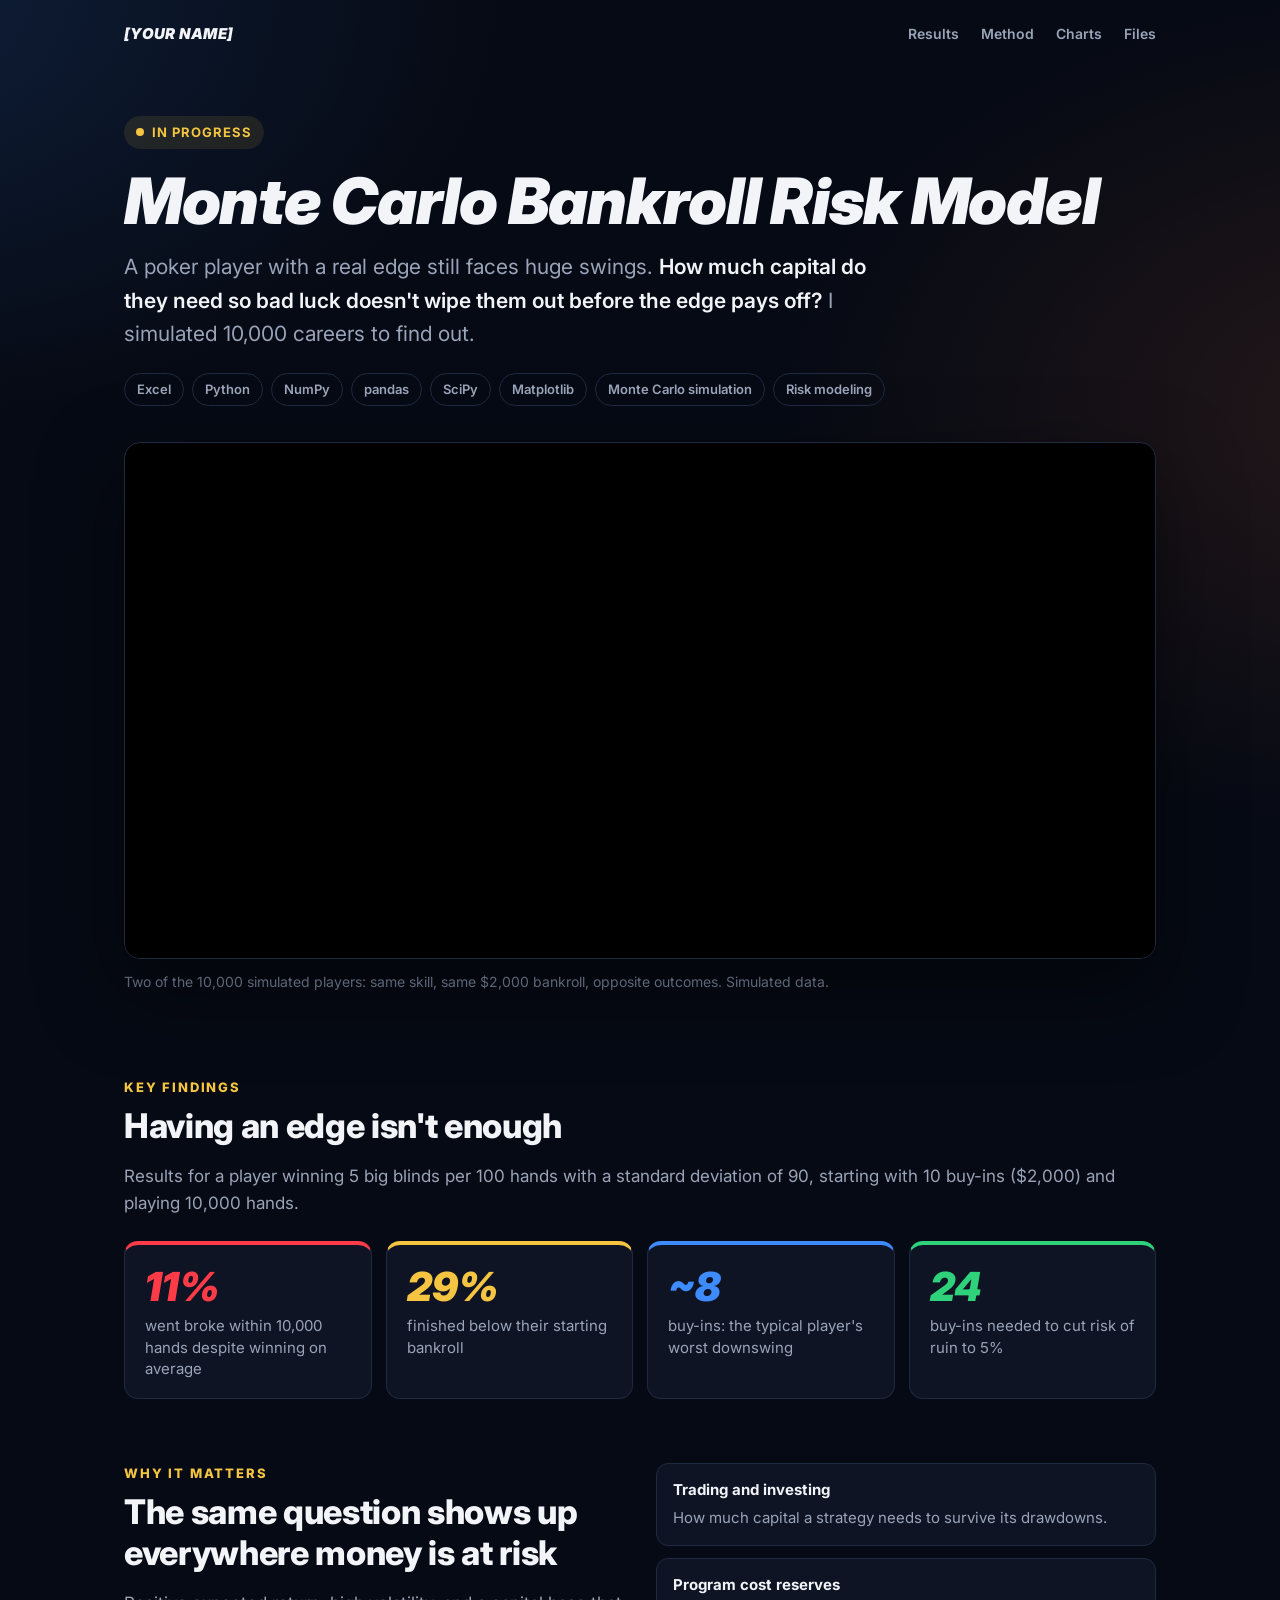
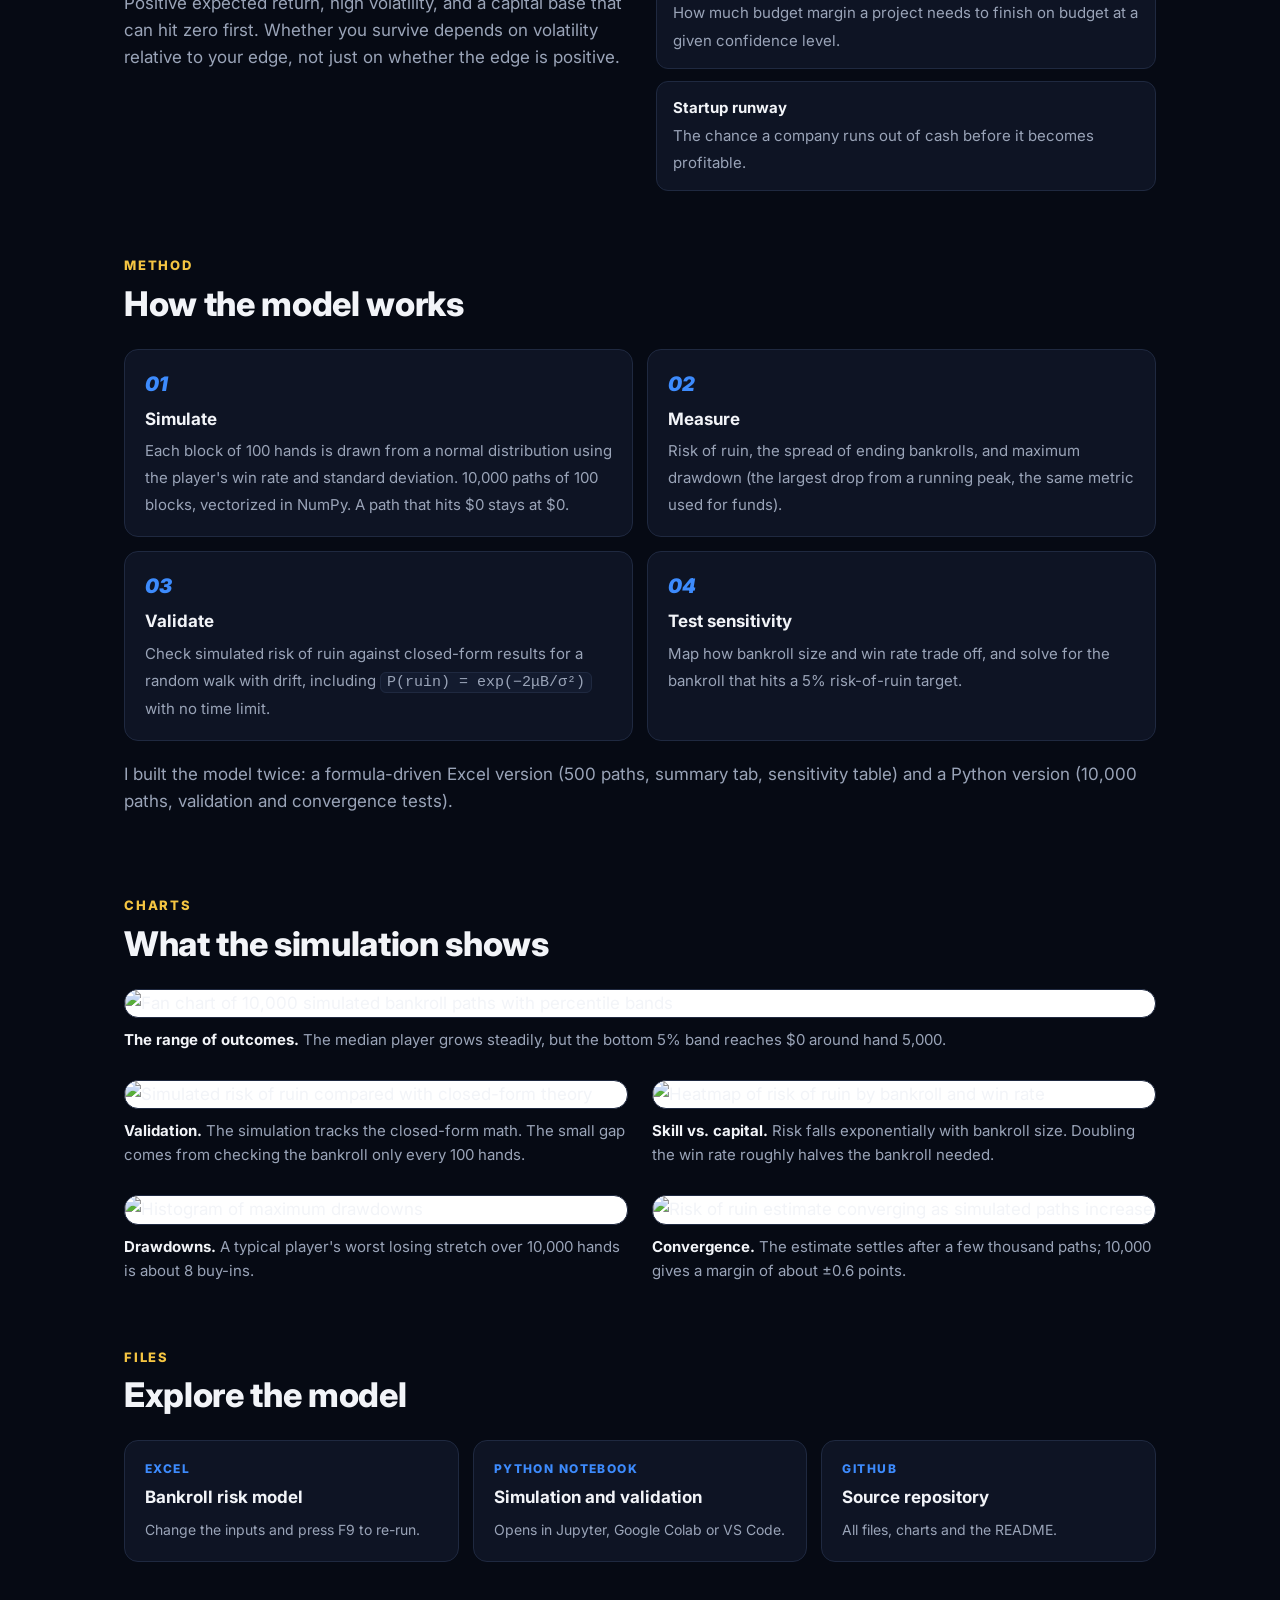
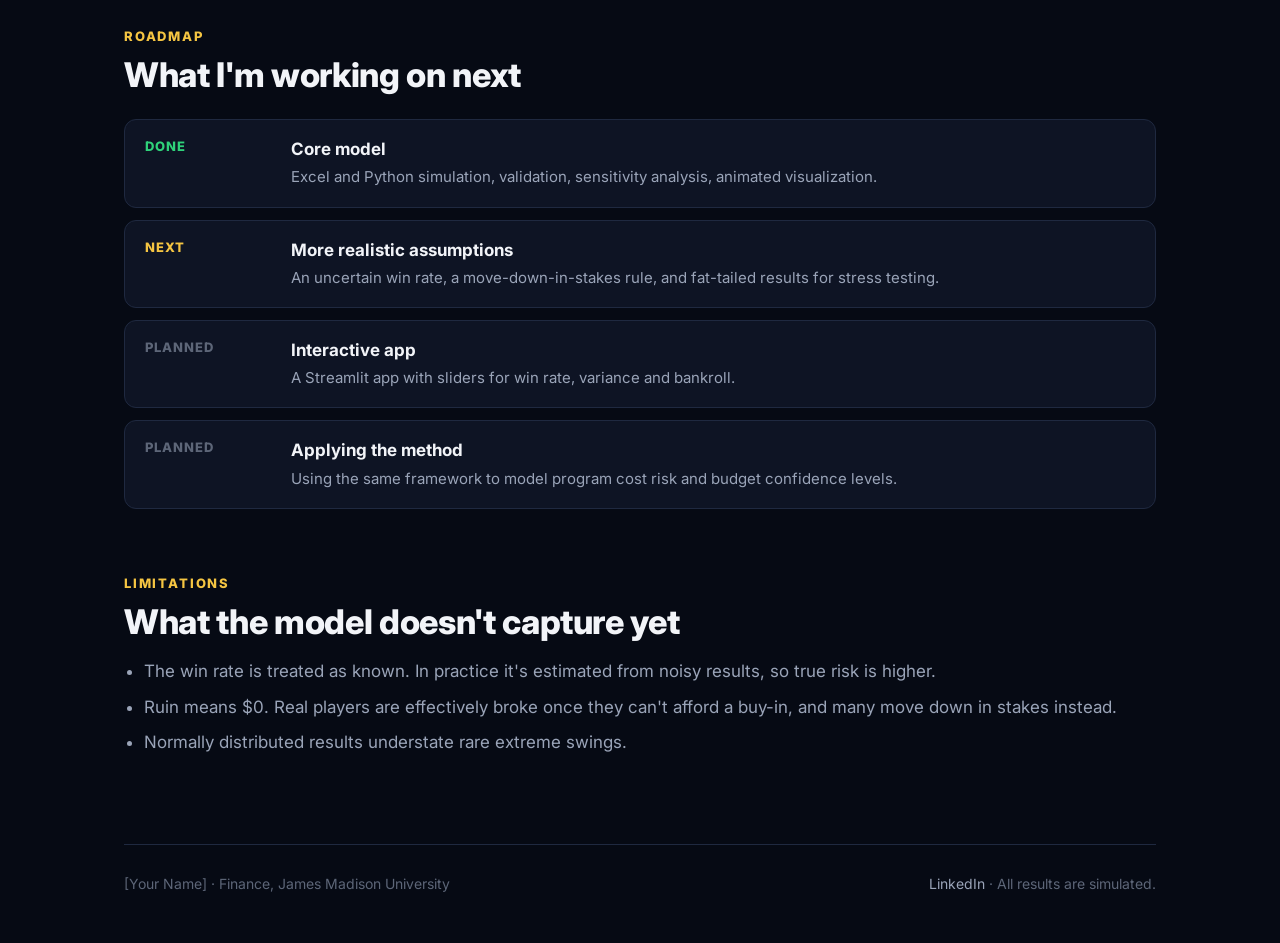
==== index.html @ 334e0caf "Add files via upload ahhhh" ====
<!doctype html>
<html lang="en">
<head>
<meta charset="utf-8">
<meta name="viewport" content="width=device-width, initial-scale=1">
<title>Monte Carlo Bankroll Risk Model</title>
<meta name="description" content="A Monte Carlo simulation of risk of ruin, drawdowns and capital sizing, built in Excel and Python.">
<meta property="og:title" content="Monte Carlo Bankroll Risk Model">
<meta property="og:description" content="I simulated 10,000 poker careers to find out how much capital a winning player needs to survive the swings.">
<meta property="og:image" content="assets/poster.jpg">
<link rel="preconnect" href="https://fonts.googleapis.com">
<link rel="preconnect" href="https://fonts.gstatic.com" crossorigin>
<link href="https://fonts.googleapis.com/css2?family=Inter:ital,wght@0,400;0,500;0,600;0,700;0,800;0,900;1,800;1,900&display=swap" rel="stylesheet">
<style>
  :root {
    --bg: #060a14;
    --card: #0e1424;
    --card-2: #131b2f;
    --line: #1f2940;
    --text: #f2f4f8;
    --text-2: #9aa4b8;
    --text-3: #5d6678;
    --blue: #3d8bfd;
    --orange: #ff7a3d;
    --red: #ff3b47;
    --green: #2fd27a;
    --gold: #f5c542;
    --max: 1080px;
  }
  * { box-sizing: border-box; }
  html { scroll-behavior: smooth; }
  body {
    margin: 0;
    background: var(--bg);
    background-image:
      radial-gradient(900px 600px at -10% 0%, rgba(61,139,253,.16), transparent 70%),
      radial-gradient(900px 600px at 110% 10%, rgba(255,122,61,.12), transparent 70%);
    background-repeat: no-repeat;
    color: var(--text);
    font-family: Inter, system-ui, -apple-system, "Segoe UI", sans-serif;
    font-size: 17px;
    line-height: 1.6;
    -webkit-font-smoothing: antialiased;
  }
  a { color: var(--blue); text-decoration: none; }
  a:hover { text-decoration: underline; }
  .wrap { max-width: var(--max); margin: 0 auto; padding: 0 24px; }

  nav { display: flex; justify-content: space-between; align-items: center; padding: 22px 0; }
  .brand { font-weight: 900; font-style: italic; letter-spacing: .02em; font-size: 15px; text-transform: uppercase; color: var(--text); }
  nav .links { display: flex; gap: 22px; font-size: 14px; font-weight: 600; }
  nav .links a { color: var(--text-2); }
  nav .links a:hover { color: var(--text); text-decoration: none; }

  header.hero { padding: 48px 0 28px; }
  .status { display: inline-flex; align-items: center; gap: 8px; font-size: 13px; font-weight: 700; letter-spacing: .08em; text-transform: uppercase; color: var(--gold); background: rgba(245,197,66,.1); padding: 6px 12px; border-radius: 999px; }
  .status::before { content: ""; width: 8px; height: 8px; border-radius: 50%; background: var(--gold); }
  h1 { font-size: clamp(36px, 6vw, 64px); line-height: 1.05; font-weight: 900; font-style: italic; letter-spacing: -.02em; margin: 18px 0 16px; }
  .lede { font-size: clamp(18px, 2.2vw, 21px); color: var(--text-2); max-width: 760px; margin: 0 0 22px; }
  .lede strong { color: var(--text); font-weight: 600; }
  .tags { display: flex; flex-wrap: wrap; gap: 8px; margin: 0; padding: 0; list-style: none; }
  .tags li { font-size: 13px; font-weight: 600; color: var(--text-2); border: 1px solid var(--line); padding: 5px 12px; border-radius: 999px; }

  .video { margin: 36px 0 12px; border-radius: 16px; overflow: hidden; border: 1px solid var(--line); background: #000; box-shadow: 0 30px 80px rgba(0,0,0,.5); }
  .video video { display: block; width: 100%; height: auto; }
  .caption { font-size: 14px; color: var(--text-3); margin: 0; }

  section { padding: 56px 0 8px; }
  .eyebrow { font-size: 13px; font-weight: 800; letter-spacing: .14em; text-transform: uppercase; color: var(--gold); margin: 0 0 8px; }
  h2 { font-size: clamp(26px, 3.4vw, 34px); line-height: 1.2; font-weight: 800; letter-spacing: -.01em; margin: 0 0 16px; }
  p { margin: 0 0 16px; }
  .muted { color: var(--text-2); }

  .stats { display: grid; grid-template-columns: repeat(4, 1fr); gap: 14px; margin-top: 24px; }
  .stat { background: var(--card); border: 1px solid var(--line); border-radius: 14px; padding: 20px 20px 18px; border-top: 4px solid var(--c); }
  .stat .num { font-size: clamp(30px, 3.6vw, 40px); font-weight: 900; font-style: italic; color: var(--c); line-height: 1.1; }
  .stat .label { font-size: 15px; color: var(--text-2); margin-top: 6px; line-height: 1.45; }

  .two { display: grid; grid-template-columns: 1fr 1fr; gap: 32px; align-items: start; }
  .apply { list-style: none; padding: 0; margin: 0; display: grid; gap: 12px; }
  .apply li { background: var(--card); border: 1px solid var(--line); border-radius: 12px; padding: 14px 16px; }
  .apply b { display: block; font-size: 15px; margin-bottom: 2px; }
  .apply span { font-size: 15px; color: var(--text-2); }

  .steps { counter-reset: s; list-style: none; padding: 0; margin: 24px 0 0; display: grid; grid-template-columns: repeat(2, 1fr); gap: 14px; }
  .steps li { counter-increment: s; background: var(--card); border: 1px solid var(--line); border-radius: 14px; padding: 18px 20px; }
  .steps li::before { content: counter(s, decimal-leading-zero); display: block; font-weight: 900; font-style: italic; color: var(--blue); font-size: 20px; margin-bottom: 6px; }
  .steps b { display: block; margin-bottom: 4px; }
  .steps span { color: var(--text-2); font-size: 15px; }
  code, .formula { font-family: ui-monospace, SFMono-Regular, Menlo, Consolas, monospace; font-size: .92em; background: var(--card-2); border: 1px solid var(--line); padding: 1px 6px; border-radius: 6px; color: var(--text); }

  figure { margin: 0; }
  .chart { background: #fff; border-radius: 14px; overflow: hidden; border: 1px solid var(--line); }
  .chart img { display: block; width: 100%; height: auto; }
  figcaption { font-size: 15px; color: var(--text-2); margin-top: 10px; }
  figcaption b { color: var(--text); }
  .gallery { display: grid; grid-template-columns: 1fr 1fr; gap: 28px 24px; margin-top: 24px; }
  .gallery .wide { grid-column: 1 / -1; }

  .files { display: grid; grid-template-columns: repeat(3, 1fr); gap: 14px; margin-top: 24px; }
  .file { display: block; background: var(--card); border: 1px solid var(--line); border-radius: 14px; padding: 18px 20px; color: var(--text); transition: border-color .15s, transform .15s; }
  .file:hover { border-color: var(--blue); transform: translateY(-2px); text-decoration: none; }
  .file .type { font-size: 12px; font-weight: 800; letter-spacing: .12em; color: var(--blue); text-transform: uppercase; }
  .file b { display: block; margin: 6px 0 4px; font-size: 17px; }
  .file span { font-size: 14px; color: var(--text-2); }

  .roadmap { list-style: none; padding: 0; margin: 24px 0 0; display: grid; gap: 12px; }
  .roadmap li { display: grid; grid-template-columns: 130px 1fr; gap: 16px; background: var(--card); border: 1px solid var(--line); border-radius: 12px; padding: 16px 20px; }
  .roadmap .when { font-size: 13px; font-weight: 800; letter-spacing: .08em; text-transform: uppercase; color: var(--c, var(--text-3)); }
  .roadmap b { display: block; }
  .roadmap span { font-size: 15px; color: var(--text-2); }

  .limits { margin: 0; padding-left: 20px; color: var(--text-2); }
  .limits li { margin-bottom: 8px; }

  footer { margin-top: 72px; border-top: 1px solid var(--line); padding: 28px 0 48px; display: flex; justify-content: space-between; flex-wrap: wrap; gap: 12px; font-size: 14px; color: var(--text-3); }
  footer a { color: var(--text-2); }

  @media (max-width: 820px) {
    .stats { grid-template-columns: repeat(2, 1fr); }
    .two, .steps, .gallery, .files { grid-template-columns: 1fr; }
    .roadmap li { grid-template-columns: 1fr; gap: 4px; }
    nav .links { display: none; }
  }
</style>
</head>
<body>
<div class="wrap">

  <nav>
    <!-- Replace [Your Name] here and in the footer -->
    <span class="brand">[Your Name]</span>
    <div class="links">
      <a href="#results">Results</a>
      <a href="#method">Method</a>
      <a href="#charts">Charts</a>
      <a href="#files">Files</a>
    </div>
  </nav>

  <header class="hero">
    <span class="status">In progress</span>
    <h1>Monte Carlo Bankroll Risk Model</h1>
    <p class="lede">A poker player with a real edge still faces huge swings. <strong>How much capital do they need so bad luck doesn't wipe them out before the edge pays off?</strong> I simulated 10,000 careers to find out.</p>
    <ul class="tags">
      <li>Excel</li><li>Python</li><li>NumPy</li><li>pandas</li><li>SciPy</li><li>Matplotlib</li><li>Monte Carlo simulation</li><li>Risk modeling</li>
    </ul>
    <div class="video">
      <video controls playsinline preload="metadata" poster="assets/poster.jpg">
        <source src="Poker_Bankroll_Simulation.mp4" type="video/mp4">
      </video>
    </div>
    <p class="caption">Two of the 10,000 simulated players: same skill, same $2,000 bankroll, opposite outcomes. Simulated data.</p>
  </header>

  <section id="results">
    <p class="eyebrow">Key findings</p>
    <h2>Having an edge isn't enough</h2>
    <p class="muted">Results for a player winning 5 big blinds per 100 hands with a standard deviation of 90, starting with 10 buy-ins ($2,000) and playing 10,000 hands.</p>
    <div class="stats">
      <div class="stat" style="--c: var(--red)"><div class="num">11%</div><div class="label">went broke within 10,000 hands despite winning on average</div></div>
      <div class="stat" style="--c: var(--gold)"><div class="num">29%</div><div class="label">finished below their starting bankroll</div></div>
      <div class="stat" style="--c: var(--blue)"><div class="num">~8</div><div class="label">buy-ins: the typical player's worst downswing</div></div>
      <div class="stat" style="--c: var(--green)"><div class="num">24</div><div class="label">buy-ins needed to cut risk of ruin to 5%</div></div>
    </div>
  </section>

  <section>
    <div class="two">
      <div>
        <p class="eyebrow">Why it matters</p>
        <h2>The same question shows up everywhere money is at risk</h2>
        <p class="muted">Positive expected return, high volatility, and a capital base that can hit zero first. Whether you survive depends on volatility relative to your edge, not just on whether the edge is positive.</p>
      </div>
      <ul class="apply">
        <li><b>Trading and investing</b><span>How much capital a strategy needs to survive its drawdowns.</span></li>
        <li><b>Program cost reserves</b><span>How much budget margin a project needs to finish on budget at a given confidence level.</span></li>
        <li><b>Startup runway</b><span>The chance a company runs out of cash before it becomes profitable.</span></li>
      </ul>
    </div>
  </section>

  <section id="method">
    <p class="eyebrow">Method</p>
    <h2>How the model works</h2>
    <ol class="steps">
      <li><b>Simulate</b><span>Each block of 100 hands is drawn from a normal distribution using the player's win rate and standard deviation. 10,000 paths of 100 blocks, vectorized in NumPy. A path that hits $0 stays at $0.</span></li>
      <li><b>Measure</b><span>Risk of ruin, the spread of ending bankrolls, and maximum drawdown (the largest drop from a running peak, the same metric used for funds).</span></li>
      <li><b>Validate</b><span>Check simulated risk of ruin against closed-form results for a random walk with drift, including <span class="formula">P(ruin) = exp(−2μB/σ²)</span> with no time limit.</span></li>
      <li><b>Test sensitivity</b><span>Map how bankroll size and win rate trade off, and solve for the bankroll that hits a 5% risk-of-ruin target.</span></li>
    </ol>
    <p class="muted" style="margin-top:20px">I built the model twice: a formula-driven Excel version (500 paths, summary tab, sensitivity table) and a Python version (10,000 paths, validation and convergence tests).</p>
  </section>

  <section id="charts">
    <p class="eyebrow">Charts</p>
    <h2>What the simulation shows</h2>
    <div class="gallery">
      <figure class="wide">
        <div class="chart"><img src="charts/1_fan_chart.png" alt="Fan chart of 10,000 simulated bankroll paths with percentile bands"></div>
        <figcaption><b>The range of outcomes.</b> The median player grows steadily, but the bottom 5% band reaches $0 around hand 5,000.</figcaption>
      </figure>
      <figure>
        <div class="chart"><img src="charts/3_sim_vs_theory.png" alt="Simulated risk of ruin compared with closed-form theory"></div>
        <figcaption><b>Validation.</b> The simulation tracks the closed-form math. The small gap comes from checking the bankroll only every 100 hands.</figcaption>
      </figure>
      <figure>
        <div class="chart"><img src="charts/5_sensitivity_heatmap.png" alt="Heatmap of risk of ruin by bankroll and win rate"></div>
        <figcaption><b>Skill vs. capital.</b> Risk falls exponentially with bankroll size. Doubling the win rate roughly halves the bankroll needed.</figcaption>
      </figure>
      <figure>
        <div class="chart"><img src="charts/2_drawdowns.png" alt="Histogram of maximum drawdowns"></div>
        <figcaption><b>Drawdowns.</b> A typical player's worst losing stretch over 10,000 hands is about 8 buy-ins.</figcaption>
      </figure>
      <figure>
        <div class="chart"><img src="charts/4_convergence.png" alt="Risk of ruin estimate converging as simulated paths increase"></div>
        <figcaption><b>Convergence.</b> The estimate settles after a few thousand paths; 10,000 gives a margin of about ±0.6 points.</figcaption>
      </figure>
    </div>
  </section>

  <section id="files">
    <p class="eyebrow">Files</p>
    <h2>Explore the model</h2>
    <div class="files">
      <a class="file" href="Poker_Bankroll_Risk_Model.xlsx" download><div class="type">Excel</div><b>Bankroll risk model</b><span>Change the inputs and press F9 to re-run.</span></a>
      <a class="file" href="Poker_Bankroll_Risk_Model.ipynb" download><div class="type">Python notebook</div><b>Simulation and validation</b><span>Opens in Jupyter, Google Colab or VS Code.</span></a>
      <!-- Replace with your repository URL -->
      <a class="file" href="https://github.com/[username]/[repository]"><div class="type">GitHub</div><b>Source repository</b><span>All files, charts and the README.</span></a>
    </div>
  </section>

  <section>
    <p class="eyebrow">Roadmap</p>
    <h2>What I'm working on next</h2>
    <ul class="roadmap">
      <li style="--c: var(--green)"><div class="when">Done</div><div><b>Core model</b><span>Excel and Python simulation, validation, sensitivity analysis, animated visualization.</span></div></li>
      <li style="--c: var(--gold)"><div class="when">Next</div><div><b>More realistic assumptions</b><span>An uncertain win rate, a move-down-in-stakes rule, and fat-tailed results for stress testing.</span></div></li>
      <li><div class="when">Planned</div><div><b>Interactive app</b><span>A Streamlit app with sliders for win rate, variance and bankroll.</span></div></li>
      <li><div class="when">Planned</div><div><b>Applying the method</b><span>Using the same framework to model program cost risk and budget confidence levels.</span></div></li>
    </ul>
  </section>

  <section>
    <p class="eyebrow">Limitations</p>
    <h2>What the model doesn't capture yet</h2>
    <ul class="limits">
      <li>The win rate is treated as known. In practice it's estimated from noisy results, so true risk is higher.</li>
      <li>Ruin means $0. Real players are effectively broke once they can't afford a buy-in, and many move down in stakes instead.</li>
      <li>Normally distributed results understate rare extreme swings.</li>
    </ul>
  </section>

  <footer>
    <span>[Your Name] · Finance, James Madison University</span>
    <!-- Replace with your LinkedIn URL -->
    <span><a href="https://www.linkedin.com/in/[your-profile]">LinkedIn</a> · All results are simulated.</span>
  </footer>

</div>
</body>
</html>
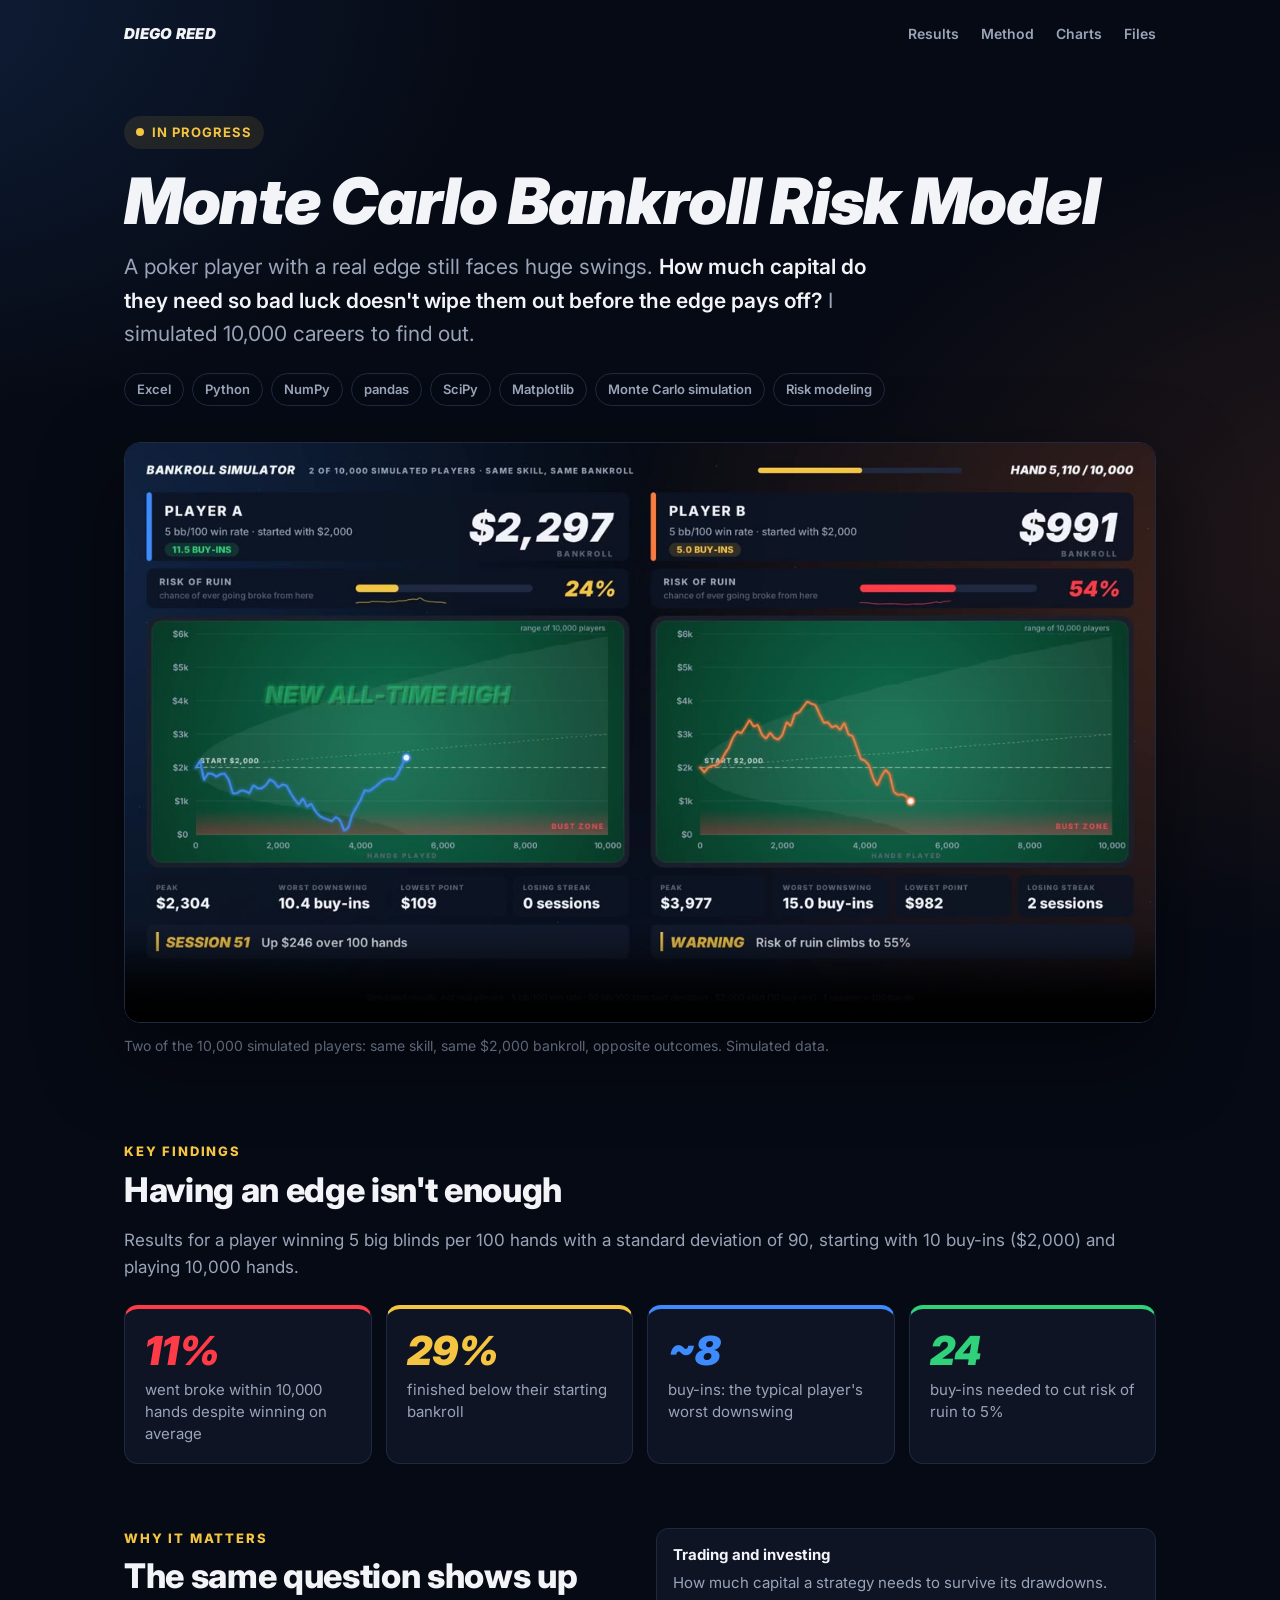
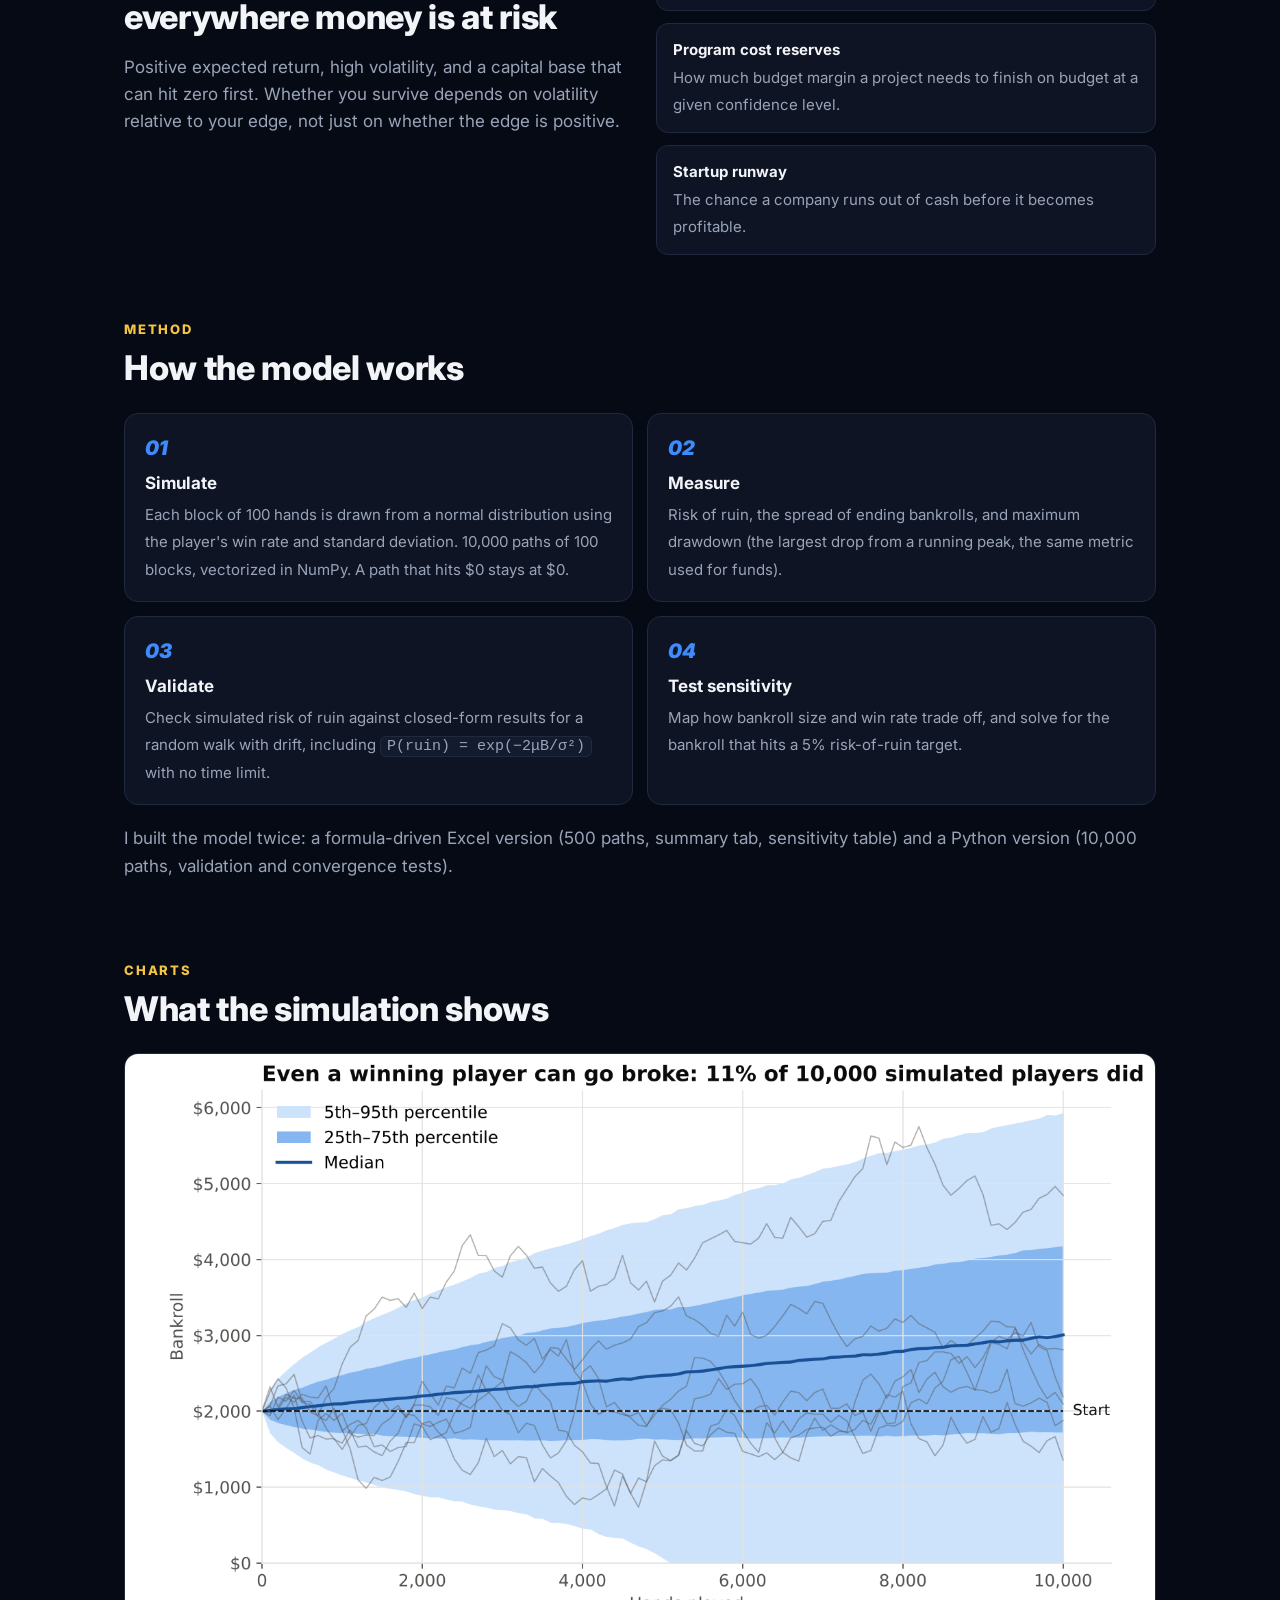
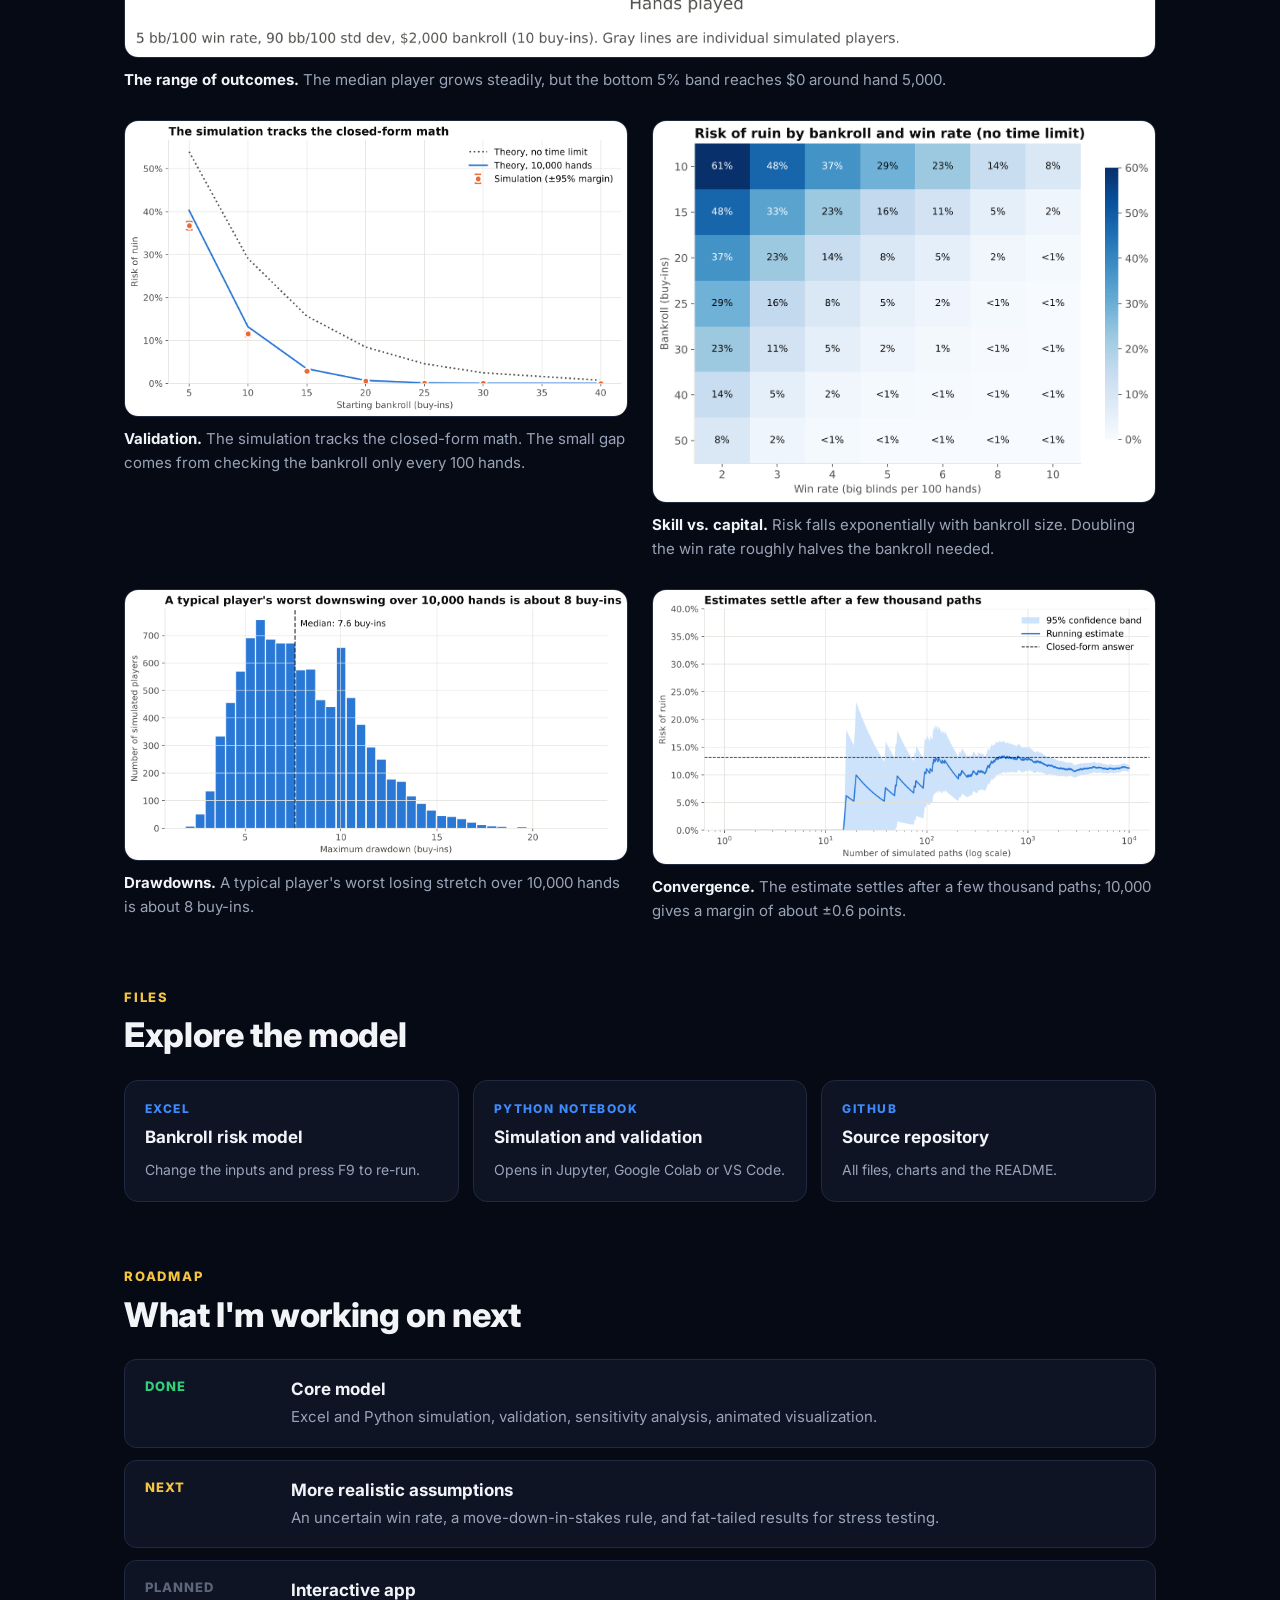
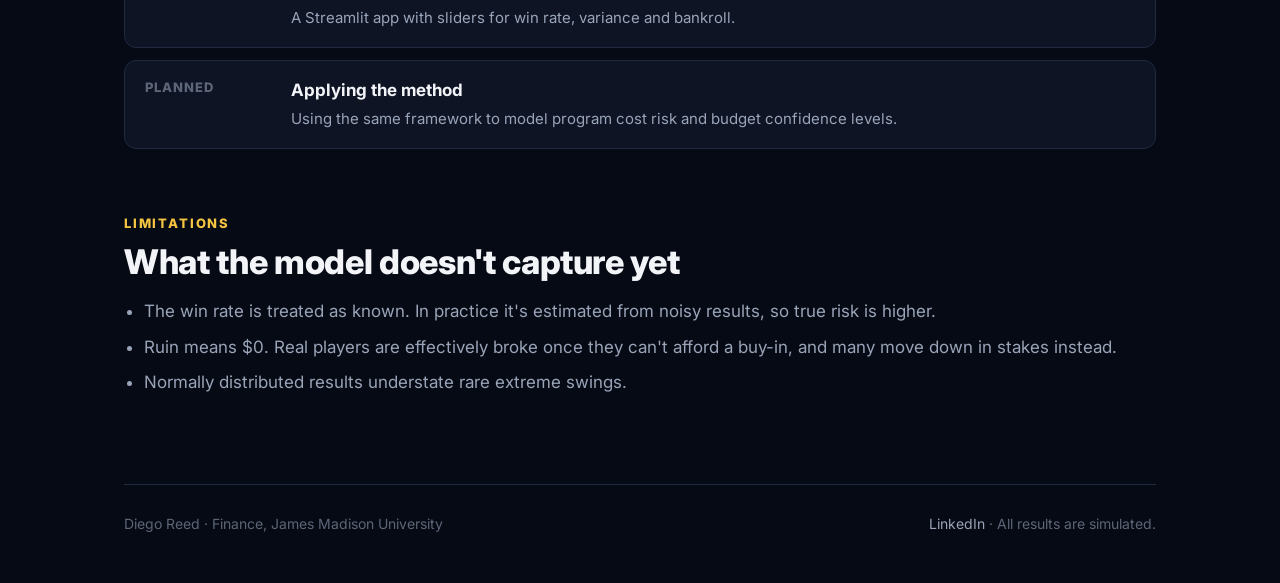
==== commit 2a1443bc: "Add files via upload" ====
--- a/index.html
+++ b/index.html
@@ -3,7 +3,7 @@
 <head>
 <meta charset="utf-8">
 <meta name="viewport" content="width=device-width, initial-scale=1">
-<title>Monte Carlo Bankroll Risk Model</title>
+<title>Monte Carlo Bankroll Risk Model · Diego Reed</title>
 <meta name="description" content="A Monte Carlo simulation of risk of ruin, drawdowns and capital sizing, built in Excel and Python.">
 <meta property="og:title" content="Monte Carlo Bankroll Risk Model">
 <meta property="og:description" content="I simulated 10,000 poker careers to find out how much capital a winning player needs to survive the swings.">
@@ -128,8 +128,7 @@
 <div class="wrap">
 
   <nav>
-    <!-- Replace [Your Name] here and in the footer -->
-    <span class="brand">[Your Name]</span>
+    <span class="brand">Diego Reed</span>
     <div class="links">
       <a href="#results">Results</a>
       <a href="#method">Method</a>
@@ -225,8 +224,7 @@
     <div class="files">
       <a class="file" href="Poker_Bankroll_Risk_Model.xlsx" download><div class="type">Excel</div><b>Bankroll risk model</b><span>Change the inputs and press F9 to re-run.</span></a>
       <a class="file" href="Poker_Bankroll_Risk_Model.ipynb" download><div class="type">Python notebook</div><b>Simulation and validation</b><span>Opens in Jupyter, Google Colab or VS Code.</span></a>
-      <!-- Replace with your repository URL -->
-      <a class="file" href="https://github.com/[username]/[repository]"><div class="type">GitHub</div><b>Source repository</b><span>All files, charts and the README.</span></a>
+      <a class="file" href="https://github.com/breachedbym1/breachedbym1.github.io"><div class="type">GitHub</div><b>Source repository</b><span>All files, charts and the README.</span></a>
     </div>
   </section>
 
@@ -252,9 +250,8 @@
   </section>
 
   <footer>
-    <span>[Your Name] · Finance, James Madison University</span>
-    <!-- Replace with your LinkedIn URL -->
-    <span><a href="https://www.linkedin.com/in/[your-profile]">LinkedIn</a> · All results are simulated.</span>
+    <span>Diego Reed · Finance, James Madison University</span>
+    <span><a href="https://www.linkedin.com/in/diego-reed-625485384/">LinkedIn</a> · All results are simulated.</span>
   </footer>
 
 </div>
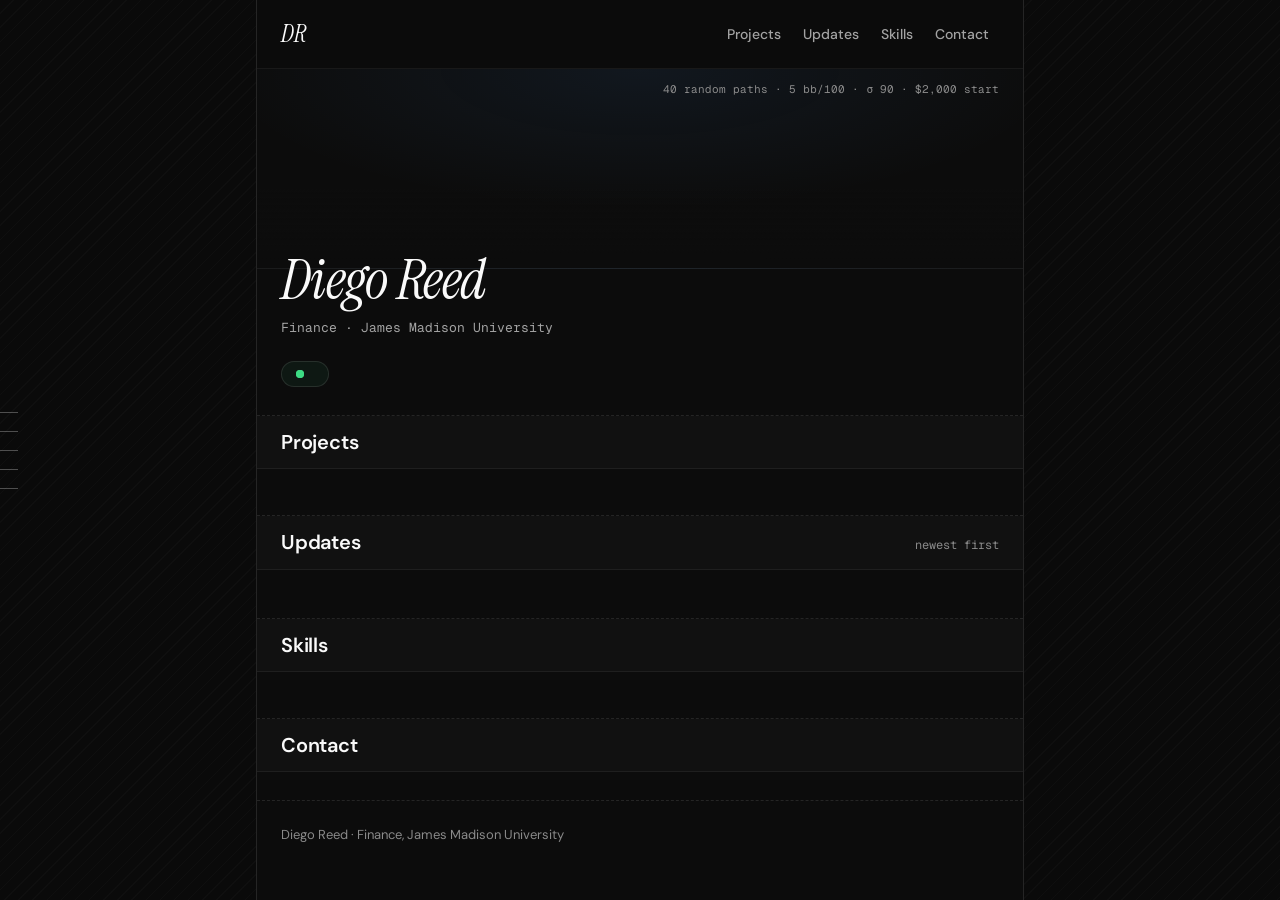
==== commit b827e23c: "Build portfolio homepage Dark single-column layout with a decorative fan of simulated bankroll paths" ====
--- a/index.html
+++ b/index.html
@@ -3,257 +3,105 @@
 <head>
 <meta charset="utf-8">
 <meta name="viewport" content="width=device-width, initial-scale=1">
-<title>Monte Carlo Bankroll Risk Model · Diego Reed</title>
-<meta name="description" content="A Monte Carlo simulation of risk of ruin, drawdowns and capital sizing, built in Excel and Python.">
-<meta property="og:title" content="Monte Carlo Bankroll Risk Model">
-<meta property="og:description" content="I simulated 10,000 poker careers to find out how much capital a winning player needs to survive the swings.">
-<meta property="og:image" content="assets/poster.jpg">
+<title>Diego Reed · Finance, James Madison University</title>
+<meta name="description" content="Finance student at James Madison University. I build risk and capital models in Excel and Python. Looking for Summer 2027 internships.">
+<meta name="theme-color" content="#0a0a0a">
+
+<!-- Link previews (LinkedIn, iMessage, etc.). These must be absolute URLs. -->
+<meta property="og:type" content="website">
+<meta property="og:title" content="Diego Reed · Finance, James Madison University">
+<meta property="og:description" content="I build risk and capital models in Excel and Python. Looking for Summer 2027 internships in finance, FP&amp;A or analytics.">
+<meta property="og:url" content="https://breachedbym1.github.io/">
+<meta property="og:image" content="https://breachedbym1.github.io/bankroll-risk-model/assets/poster.jpg">
+<meta property="og:image:width" content="1280">
+<meta property="og:image:height" content="720">
+<meta property="og:image:alt" content="Animated replay from my Monte Carlo bankroll risk model">
+<meta name="twitter:card" content="summary_large_image">
+
+<link rel="icon" href="favicon.svg" type="image/svg+xml">
 <link rel="preconnect" href="https://fonts.googleapis.com">
 <link rel="preconnect" href="https://fonts.gstatic.com" crossorigin>
-<link href="https://fonts.googleapis.com/css2?family=Inter:ital,wght@0,400;0,500;0,600;0,700;0,800;0,900;1,800;1,900&display=swap" rel="stylesheet">
-<style>
-  :root {
-    --bg: #060a14;
-    --card: #0e1424;
-    --card-2: #131b2f;
-    --line: #1f2940;
-    --text: #f2f4f8;
-    --text-2: #9aa4b8;
-    --text-3: #5d6678;
-    --blue: #3d8bfd;
-    --orange: #ff7a3d;
-    --red: #ff3b47;
-    --green: #2fd27a;
-    --gold: #f5c542;
-    --max: 1080px;
-  }
-  * { box-sizing: border-box; }
-  html { scroll-behavior: smooth; }
-  body {
-    margin: 0;
-    background: var(--bg);
-    background-image:
-      radial-gradient(900px 600px at -10% 0%, rgba(61,139,253,.16), transparent 70%),
-      radial-gradient(900px 600px at 110% 10%, rgba(255,122,61,.12), transparent 70%);
-    background-repeat: no-repeat;
-    color: var(--text);
-    font-family: Inter, system-ui, -apple-system, "Segoe UI", sans-serif;
-    font-size: 17px;
-    line-height: 1.6;
-    -webkit-font-smoothing: antialiased;
-  }
-  a { color: var(--blue); text-decoration: none; }
-  a:hover { text-decoration: underline; }
-  .wrap { max-width: var(--max); margin: 0 auto; padding: 0 24px; }
-
-  nav { display: flex; justify-content: space-between; align-items: center; padding: 22px 0; }
-  .brand { font-weight: 900; font-style: italic; letter-spacing: .02em; font-size: 15px; text-transform: uppercase; color: var(--text); }
-  nav .links { display: flex; gap: 22px; font-size: 14px; font-weight: 600; }
-  nav .links a { color: var(--text-2); }
-  nav .links a:hover { color: var(--text); text-decoration: none; }
-
-  header.hero { padding: 48px 0 28px; }
-  .status { display: inline-flex; align-items: center; gap: 8px; font-size: 13px; font-weight: 700; letter-spacing: .08em; text-transform: uppercase; color: var(--gold); background: rgba(245,197,66,.1); padding: 6px 12px; border-radius: 999px; }
-  .status::before { content: ""; width: 8px; height: 8px; border-radius: 50%; background: var(--gold); }
-  h1 { font-size: clamp(36px, 6vw, 64px); line-height: 1.05; font-weight: 900; font-style: italic; letter-spacing: -.02em; margin: 18px 0 16px; }
-  .lede { font-size: clamp(18px, 2.2vw, 21px); color: var(--text-2); max-width: 760px; margin: 0 0 22px; }
-  .lede strong { color: var(--text); font-weight: 600; }
-  .tags { display: flex; flex-wrap: wrap; gap: 8px; margin: 0; padding: 0; list-style: none; }
-  .tags li { font-size: 13px; font-weight: 600; color: var(--text-2); border: 1px solid var(--line); padding: 5px 12px; border-radius: 999px; }
-
-  .video { margin: 36px 0 12px; border-radius: 16px; overflow: hidden; border: 1px solid var(--line); background: #000; box-shadow: 0 30px 80px rgba(0,0,0,.5); }
-  .video video { display: block; width: 100%; height: auto; }
-  .caption { font-size: 14px; color: var(--text-3); margin: 0; }
-
-  section { padding: 56px 0 8px; }
-  .eyebrow { font-size: 13px; font-weight: 800; letter-spacing: .14em; text-transform: uppercase; color: var(--gold); margin: 0 0 8px; }
-  h2 { font-size: clamp(26px, 3.4vw, 34px); line-height: 1.2; font-weight: 800; letter-spacing: -.01em; margin: 0 0 16px; }
-  p { margin: 0 0 16px; }
-  .muted { color: var(--text-2); }
-
-  .stats { display: grid; grid-template-columns: repeat(4, 1fr); gap: 14px; margin-top: 24px; }
-  .stat { background: var(--card); border: 1px solid var(--line); border-radius: 14px; padding: 20px 20px 18px; border-top: 4px solid var(--c); }
-  .stat .num { font-size: clamp(30px, 3.6vw, 40px); font-weight: 900; font-style: italic; color: var(--c); line-height: 1.1; }
-  .stat .label { font-size: 15px; color: var(--text-2); margin-top: 6px; line-height: 1.45; }
-
-  .two { display: grid; grid-template-columns: 1fr 1fr; gap: 32px; align-items: start; }
-  .apply { list-style: none; padding: 0; margin: 0; display: grid; gap: 12px; }
-  .apply li { background: var(--card); border: 1px solid var(--line); border-radius: 12px; padding: 14px 16px; }
-  .apply b { display: block; font-size: 15px; margin-bottom: 2px; }
-  .apply span { font-size: 15px; color: var(--text-2); }
-
-  .steps { counter-reset: s; list-style: none; padding: 0; margin: 24px 0 0; display: grid; grid-template-columns: repeat(2, 1fr); gap: 14px; }
-  .steps li { counter-increment: s; background: var(--card); border: 1px solid var(--line); border-radius: 14px; padding: 18px 20px; }
-  .steps li::before { content: counter(s, decimal-leading-zero); display: block; font-weight: 900; font-style: italic; color: var(--blue); font-size: 20px; margin-bottom: 6px; }
-  .steps b { display: block; margin-bottom: 4px; }
-  .steps span { color: var(--text-2); font-size: 15px; }
-  code, .formula { font-family: ui-monospace, SFMono-Regular, Menlo, Consolas, monospace; font-size: .92em; background: var(--card-2); border: 1px solid var(--line); padding: 1px 6px; border-radius: 6px; color: var(--text); }
-
-  figure { margin: 0; }
-  .chart { background: #fff; border-radius: 14px; overflow: hidden; border: 1px solid var(--line); }
-  .chart img { display: block; width: 100%; height: auto; }
-  figcaption { font-size: 15px; color: var(--text-2); margin-top: 10px; }
-  figcaption b { color: var(--text); }
-  .gallery { display: grid; grid-template-columns: 1fr 1fr; gap: 28px 24px; margin-top: 24px; }
-  .gallery .wide { grid-column: 1 / -1; }
-
-  .files { display: grid; grid-template-columns: repeat(3, 1fr); gap: 14px; margin-top: 24px; }
-  .file { display: block; background: var(--card); border: 1px solid var(--line); border-radius: 14px; padding: 18px 20px; color: var(--text); transition: border-color .15s, transform .15s; }
-  .file:hover { border-color: var(--blue); transform: translateY(-2px); text-decoration: none; }
-  .file .type { font-size: 12px; font-weight: 800; letter-spacing: .12em; color: var(--blue); text-transform: uppercase; }
-  .file b { display: block; margin: 6px 0 4px; font-size: 17px; }
-  .file span { font-size: 14px; color: var(--text-2); }
-
-  .roadmap { list-style: none; padding: 0; margin: 24px 0 0; display: grid; gap: 12px; }
-  .roadmap li { display: grid; grid-template-columns: 130px 1fr; gap: 16px; background: var(--card); border: 1px solid var(--line); border-radius: 12px; padding: 16px 20px; }
-  .roadmap .when { font-size: 13px; font-weight: 800; letter-spacing: .08em; text-transform: uppercase; color: var(--c, var(--text-3)); }
-  .roadmap b { display: block; }
-  .roadmap span { font-size: 15px; color: var(--text-2); }
-
-  .limits { margin: 0; padding-left: 20px; color: var(--text-2); }
-  .limits li { margin-bottom: 8px; }
-
-  footer { margin-top: 72px; border-top: 1px solid var(--line); padding: 28px 0 48px; display: flex; justify-content: space-between; flex-wrap: wrap; gap: 12px; font-size: 14px; color: var(--text-3); }
-  footer a { color: var(--text-2); }
-
-  @media (max-width: 820px) {
-    .stats { grid-template-columns: repeat(2, 1fr); }
-    .two, .steps, .gallery, .files { grid-template-columns: 1fr; }
-    .roadmap li { grid-template-columns: 1fr; gap: 4px; }
-    nav .links { display: none; }
-  }
-</style>
+<link href="https://fonts.googleapis.com/css2?family=DM+Sans:opsz,wght@9..40,400;9..40,500;9..40,600&family=Geist+Mono:wght@400;500&family=Instrument+Serif:ital@0;1&display=swap" rel="stylesheet">
+<link rel="stylesheet" href="styles.css">
+<link rel="stylesheet" href="home.css">
+<script>document.documentElement.classList.add("js");</script>
 </head>
 <body>
-<div class="wrap">
+<a class="skip" href="#main">Skip to content</a>
 
-  <nav>
-    <span class="brand">Diego Reed</span>
-    <div class="links">
-      <a href="#results">Results</a>
-      <a href="#method">Method</a>
-      <a href="#charts">Charts</a>
-      <a href="#files">Files</a>
-    </div>
-  </nav>
+<nav class="ticks" aria-label="Sections">
+  <a href="#top"><span></span><span>Intro</span></a>
+  <a href="#projects"><span></span><span>Projects</span></a>
+  <a href="#updates"><span></span><span>Updates</span></a>
+  <a href="#skills"><span></span><span>Skills</span></a>
+  <a href="#contact"><span></span><span>Contact</span></a>
+</nav>
 
-  <header class="hero">
-    <span class="status">In progress</span>
-    <h1>Monte Carlo Bankroll Risk Model</h1>
-    <p class="lede">A poker player with a real edge still faces huge swings. <strong>How much capital do they need so bad luck doesn't wipe them out before the edge pays off?</strong> I simulated 10,000 careers to find out.</p>
-    <ul class="tags">
-      <li>Excel</li><li>Python</li><li>NumPy</li><li>pandas</li><li>SciPy</li><li>Matplotlib</li><li>Monte Carlo simulation</li><li>Risk modeling</li>
-    </ul>
-    <div class="video">
-      <video controls playsinline preload="metadata" poster="assets/poster.jpg">
-        <source src="Poker_Bankroll_Simulation.mp4" type="video/mp4">
-      </video>
-    </div>
-    <p class="caption">Two of the 10,000 simulated players: same skill, same $2,000 bankroll, opposite outcomes. Simulated data.</p>
+<div class="frame">
+  <header class="topbar">
+    <a class="mark" href="#top" aria-label="Diego Reed, back to top">DR</a>
+    <nav aria-label="Main">
+      <a href="#projects">Projects</a>
+      <a href="#updates">Updates</a>
+      <a href="#skills">Skills</a>
+      <a href="#contact">Contact</a>
+    </nav>
   </header>
 
-  <section id="results">
-    <p class="eyebrow">Key findings</p>
-    <h2>Having an edge isn't enough</h2>
-    <p class="muted">Results for a player winning 5 big blinds per 100 hands with a standard deviation of 90, starting with 10 buy-ins ($2,000) and playing 10,000 hands.</p>
-    <div class="stats">
-      <div class="stat" style="--c: var(--red)"><div class="num">11%</div><div class="label">went broke within 10,000 hands despite winning on average</div></div>
-      <div class="stat" style="--c: var(--gold)"><div class="num">29%</div><div class="label">finished below their starting bankroll</div></div>
-      <div class="stat" style="--c: var(--blue)"><div class="num">~8</div><div class="label">buy-ins: the typical player's worst downswing</div></div>
-      <div class="stat" style="--c: var(--green)"><div class="num">24</div><div class="label">buy-ins needed to cut risk of ruin to 5%</div></div>
+  <main id="main">
+    <div class="hero" id="top">
+      <div class="hero-art" aria-hidden="true">
+        <svg id="paths" viewBox="0 0 720 220" preserveAspectRatio="none"></svg>
+        <span class="art-label mono">40 random paths · 5 bb/100 · σ 90 · $2,000 start</span>
+      </div>
+      <div class="inner hero-text">
+        <h1 class="name" data-field="name">Diego Reed</h1>
+        <p class="school mono" data-field="school">Finance · James Madison University</p>
+        <p class="intro" data-field="intro"></p>
+        <p class="looking"><span class="ping" aria-hidden="true"></span><span data-field="lookingFor"></span></p>
+      </div>
     </div>
-  </section>
 
-  <section>
-    <div class="two">
-      <div>
-        <p class="eyebrow">Why it matters</p>
-        <h2>The same question shows up everywhere money is at risk</h2>
-        <p class="muted">Positive expected return, high volatility, and a capital base that can hit zero first. Whether you survive depends on volatility relative to your edge, not just on whether the edge is positive.</p>
+    <section id="projects" aria-labelledby="projects-h">
+      <div class="section-head"><h2 id="projects-h">Projects</h2><span class="hint" id="project-count"></span></div>
+      <div class="inner" id="project-list"></div>
+    </section>
+
+    <section id="updates" aria-labelledby="updates-h">
+      <div class="section-head"><h2 id="updates-h">Updates</h2><span class="hint">newest first</span></div>
+      <div class="inner">
+        <figure class="activity" id="activity" aria-label="Activity over the last 16 weeks"></figure>
+        <ol class="log" id="update-list"></ol>
       </div>
-      <ul class="apply">
-        <li><b>Trading and investing</b><span>How much capital a strategy needs to survive its drawdowns.</span></li>
-        <li><b>Program cost reserves</b><span>How much budget margin a project needs to finish on budget at a given confidence level.</span></li>
-        <li><b>Startup runway</b><span>The chance a company runs out of cash before it becomes profitable.</span></li>
-      </ul>
-    </div>
-  </section>
+    </section>
 
-  <section id="method">
-    <p class="eyebrow">Method</p>
-    <h2>How the model works</h2>
-    <ol class="steps">
-      <li><b>Simulate</b><span>Each block of 100 hands is drawn from a normal distribution using the player's win rate and standard deviation. 10,000 paths of 100 blocks, vectorized in NumPy. A path that hits $0 stays at $0.</span></li>
-      <li><b>Measure</b><span>Risk of ruin, the spread of ending bankrolls, and maximum drawdown (the largest drop from a running peak, the same metric used for funds).</span></li>
-      <li><b>Validate</b><span>Check simulated risk of ruin against closed-form results for a random walk with drift, including <span class="formula">P(ruin) = exp(−2μB/σ²)</span> with no time limit.</span></li>
-      <li><b>Test sensitivity</b><span>Map how bankroll size and win rate trade off, and solve for the bankroll that hits a 5% risk-of-ruin target.</span></li>
-    </ol>
-    <p class="muted" style="margin-top:20px">I built the model twice: a formula-driven Excel version (500 paths, summary tab, sensitivity table) and a Python version (10,000 paths, validation and convergence tests).</p>
-  </section>
+    <section id="skills" aria-labelledby="skills-h">
+      <div class="section-head"><h2 id="skills-h">Skills</h2></div>
+      <div id="skill-list"></div>
+    </section>
 
-  <section id="charts">
-    <p class="eyebrow">Charts</p>
-    <h2>What the simulation shows</h2>
-    <div class="gallery">
-      <figure class="wide">
-        <div class="chart"><img src="charts/1_fan_chart.png" alt="Fan chart of 10,000 simulated bankroll paths with percentile bands"></div>
-        <figcaption><b>The range of outcomes.</b> The median player grows steadily, but the bottom 5% band reaches $0 around hand 5,000.</figcaption>
-      </figure>
-      <figure>
-        <div class="chart"><img src="charts/3_sim_vs_theory.png" alt="Simulated risk of ruin compared with closed-form theory"></div>
-        <figcaption><b>Validation.</b> The simulation tracks the closed-form math. The small gap comes from checking the bankroll only every 100 hands.</figcaption>
-      </figure>
-      <figure>
-        <div class="chart"><img src="charts/5_sensitivity_heatmap.png" alt="Heatmap of risk of ruin by bankroll and win rate"></div>
-        <figcaption><b>Skill vs. capital.</b> Risk falls exponentially with bankroll size. Doubling the win rate roughly halves the bankroll needed.</figcaption>
-      </figure>
-      <figure>
-        <div class="chart"><img src="charts/2_drawdowns.png" alt="Histogram of maximum drawdowns"></div>
-        <figcaption><b>Drawdowns.</b> A typical player's worst losing stretch over 10,000 hands is about 8 buy-ins.</figcaption>
-      </figure>
-      <figure>
-        <div class="chart"><img src="charts/4_convergence.png" alt="Risk of ruin estimate converging as simulated paths increase"></div>
-        <figcaption><b>Convergence.</b> The estimate settles after a few thousand paths; 10,000 gives a margin of about ±0.6 points.</figcaption>
-      </figure>
-    </div>
-  </section>
+    <section id="contact" aria-labelledby="contact-h">
+      <div class="section-head"><h2 id="contact-h">Contact</h2></div>
+      <ul class="links" id="link-list"></ul>
+    </section>
 
-  <section id="files">
-    <p class="eyebrow">Files</p>
-    <h2>Explore the model</h2>
-    <div class="files">
-      <a class="file" href="Poker_Bankroll_Risk_Model.xlsx" download><div class="type">Excel</div><b>Bankroll risk model</b><span>Change the inputs and press F9 to re-run.</span></a>
-      <a class="file" href="Poker_Bankroll_Risk_Model.ipynb" download><div class="type">Python notebook</div><b>Simulation and validation</b><span>Opens in Jupyter, Google Colab or VS Code.</span></a>
-      <a class="file" href="https://github.com/breachedbym1/breachedbym1.github.io"><div class="type">GitHub</div><b>Source repository</b><span>All files, charts and the README.</span></a>
-    </div>
-  </section>
+    <noscript>
+      <div class="inner" style="padding-top:16px">
+        <p>This page needs JavaScript to list projects. You can still see the
+        <a href="bankroll-risk-model/" style="color:var(--accent)">Monte Carlo Bankroll Risk Model</a>,
+        <a href="https://www.linkedin.com/in/diego-reed-625485384/" style="color:var(--accent)">LinkedIn</a> and
+        <a href="https://github.com/breachedbym1" style="color:var(--accent)">GitHub</a>.</p>
+      </div>
+    </noscript>
+  </main>
 
-  <section>
-    <p class="eyebrow">Roadmap</p>
-    <h2>What I'm working on next</h2>
-    <ul class="roadmap">
-      <li style="--c: var(--green)"><div class="when">Done</div><div><b>Core model</b><span>Excel and Python simulation, validation, sensitivity analysis, animated visualization.</span></div></li>
-      <li style="--c: var(--gold)"><div class="when">Next</div><div><b>More realistic assumptions</b><span>An uncertain win rate, a move-down-in-stakes rule, and fat-tailed results for stress testing.</span></div></li>
-      <li><div class="when">Planned</div><div><b>Interactive app</b><span>A Streamlit app with sliders for win rate, variance and bankroll.</span></div></li>
-      <li><div class="when">Planned</div><div><b>Applying the method</b><span>Using the same framework to model program cost risk and budget confidence levels.</span></div></li>
-    </ul>
-  </section>
+  <footer class="site-footer">
+    <span>Diego Reed · Finance, James Madison University</span>
+    <span id="last-updated"></span>
+  </footer>
+</div>
 
-  <section>
-    <p class="eyebrow">Limitations</p>
-    <h2>What the model doesn't capture yet</h2>
-    <ul class="limits">
-      <li>The win rate is treated as known. In practice it's estimated from noisy results, so true risk is higher.</li>
-      <li>Ruin means $0. Real players are effectively broke once they can't afford a buy-in, and many move down in stakes instead.</li>
-      <li>Normally distributed results understate rare extreme swings.</li>
-    </ul>
-  </section>
-
-  <footer>
-    <span>Diego Reed · Finance, James Madison University</span>
-    <span><a href="https://www.linkedin.com/in/diego-reed-625485384/">LinkedIn</a> · All results are simulated.</span>
-  </footer>
-
-</div>
+<script src="data.js"></script>
+<script src="main.js"></script>
 </body>
 </html>
--- a/styles.css
+++ b/styles.css
@@ -0,0 +1,165 @@
+/* Shared styles for the homepage and project pages. */
+
+:root {
+  --bg: #0a0a0a;
+  --frame: #0c0c0c;
+  --card: #141414;
+  --card-hover: #1a1a1a;
+  --text: #fafafa;
+  --text-2: #a3a3a3;
+  --text-3: #8a8a8a;
+  --line: rgba(255, 255, 255, 0.1);
+  --line-soft: rgba(255, 255, 255, 0.06);
+  --accent: #54a2ff;
+  --accent-soft: rgba(84, 162, 255, 0.12);
+  --green: #3ddc84;
+  --amber: #f5b83d;
+  --orange: #ff8a4c;
+  --red: #ff6568;
+
+  --sans: "DM Sans", system-ui, -apple-system, "Segoe UI", sans-serif;
+  --mono: "Geist Mono", ui-monospace, SFMono-Regular, Menlo, monospace;
+  --serif: "Instrument Serif", Georgia, serif;
+
+  --frame-w: 48rem;
+  --pad: clamp(16px, 4vw, 24px);
+  --radius: 8px;
+  --ease: cubic-bezier(0.22, 1, 0.36, 1);
+  --fast: 0.18s;
+  --base: 0.24s;
+}
+
+* { box-sizing: border-box; }
+html { scroll-behavior: smooth; scroll-padding-top: 72px; -webkit-text-size-adjust: 100%; }
+body {
+  margin: 0;
+  background-color: var(--bg);
+  /* faint diagonal hatching outside the content column */
+  background-image: repeating-linear-gradient(135deg, transparent 0 9px, rgba(255,255,255,0.018) 9px 10px);
+  color: var(--text);
+  font-family: var(--sans);
+  font-size: 16px;
+  line-height: 1.6;
+  -webkit-font-smoothing: antialiased;
+}
+img, video, svg { display: block; max-width: 100%; }
+a { color: inherit; text-decoration: none; }
+p { margin: 0 0 14px; }
+h1, h2, h3 { margin: 0; line-height: 1.2; }
+:focus-visible { outline: 2px solid var(--accent); outline-offset: 3px; border-radius: 4px; }
+
+.sr-only {
+  position: absolute; width: 1px; height: 1px; padding: 0; margin: -1px;
+  overflow: hidden; clip: rect(0 0 0 0); white-space: nowrap; border: 0;
+}
+.skip {
+  position: absolute; left: 12px; top: -48px; z-index: 100;
+  background: var(--text); color: var(--bg); padding: 8px 12px; border-radius: 6px; font-weight: 600;
+}
+.skip:focus { top: 12px; }
+
+/* The framed center column */
+.frame {
+  max-width: var(--frame-w);
+  margin: 0 auto;
+  min-height: 100vh;
+  background: var(--frame);
+  border-left: 1px solid var(--line);
+  border-right: 1px solid var(--line);
+}
+
+/* Top bar */
+.topbar {
+  position: sticky; top: 0; z-index: 40;
+  display: flex; align-items: center; justify-content: space-between; gap: 12px;
+  padding: 12px var(--pad);
+  background: rgba(12, 12, 12, 0.78);
+  -webkit-backdrop-filter: blur(12px);
+  backdrop-filter: blur(12px);
+  border-bottom: 1px solid var(--line-soft);
+}
+.mark {
+  font-family: var(--serif); font-style: italic; font-size: 24px; line-height: 1;
+  min-width: 44px; min-height: 44px; display: inline-flex; align-items: center;
+}
+.topbar nav { display: flex; gap: 2px; flex-wrap: wrap; justify-content: flex-end; }
+.topbar nav a {
+  font-size: 14px; font-weight: 500; color: var(--text-2);
+  padding: 8px 10px; border-radius: 999px; min-height: 40px; display: inline-flex; align-items: center;
+  transition: color var(--fast) var(--ease), background var(--fast) var(--ease);
+}
+.topbar nav a:hover { color: var(--text); background: rgba(255,255,255,0.06); }
+.topbar nav a[aria-current="true"] { color: var(--accent); background: var(--accent-soft); }
+
+/* Sections */
+section { border-top: 1px dashed var(--line); padding: 0 0 28px; }
+.section-head {
+  display: flex; align-items: baseline; justify-content: space-between; gap: 12px;
+  padding: 14px var(--pad);
+  margin-bottom: 18px;
+  background: rgba(255,255,255,0.02);
+  border-bottom: 1px solid var(--line-soft);
+}
+.section-head h2 { font-size: 20px; font-weight: 600; letter-spacing: -0.01em; }
+.section-head .hint { font-family: var(--mono); font-size: 12px; color: var(--text-3); }
+.inner { padding: 0 var(--pad); }
+.muted { color: var(--text-2); }
+.mono { font-family: var(--mono); }
+
+/* Small pieces */
+.chip {
+  display: inline-flex; align-items: center; gap: 6px;
+  font-size: 13px; color: var(--text-2);
+  border: 1px solid var(--line); background: rgba(255,255,255,0.02);
+  padding: 3px 10px; border-radius: 6px;
+}
+.chips { display: flex; flex-wrap: wrap; gap: 6px; list-style: none; margin: 0; padding: 0; }
+.badge {
+  display: inline-flex; align-items: center; gap: 6px;
+  font-family: var(--mono); font-size: 12px; font-weight: 500;
+  padding: 2px 8px; border-radius: 999px;
+  color: var(--amber); background: rgba(245, 184, 61, 0.12);
+}
+.badge::before { content: ""; width: 6px; height: 6px; border-radius: 50%; background: currentColor; }
+
+.arrow { transition: transform var(--base) var(--ease); flex: none; }
+a:hover .arrow-ur { transform: translate(2px, -2px); }
+a:hover .arrow-r { transform: translateX(3px); }
+
+/* Footer */
+.site-footer {
+  border-top: 1px dashed var(--line);
+  padding: 24px var(--pad) 40px;
+  display: flex; flex-wrap: wrap; justify-content: space-between; gap: 8px 16px;
+  font-size: 13px; color: var(--text-3);
+}
+.site-footer a { color: var(--text-2); }
+.site-footer a:hover { color: var(--text); }
+
+/* Scroll reveal (only when JS has run and motion is OK) */
+.js .reveal { opacity: 0; transform: translateY(10px); transition: opacity 0.5s var(--ease), transform 0.5s var(--ease); }
+.js .reveal.in { opacity: 1; transform: none; }
+
+/* Left-side section ticks on wide screens */
+.ticks {
+  position: fixed; left: 0; top: 50%; transform: translateY(-50%); z-index: 30;
+  display: none; flex-direction: column; gap: 9px; padding: 8px 0;
+}
+.ticks a { display: flex; align-items: center; gap: 10px; height: 10px; color: var(--text-3); }
+.ticks a span:first-child {
+  display: block; height: 1px; width: 18px; background: rgba(255,255,255,0.28);
+  transition: width var(--base) var(--ease), background var(--base) var(--ease);
+}
+.ticks a span:last-child {
+  font-family: var(--mono); font-size: 11px; opacity: 0; transform: translateX(-4px);
+  transition: opacity var(--base) var(--ease), transform var(--base) var(--ease);
+}
+.ticks a:hover span:first-child, .ticks a[aria-current="true"] span:first-child { width: 36px; background: var(--text); }
+.ticks a:hover span:last-child, .ticks a[aria-current="true"] span:last-child { opacity: 1; transform: none; color: var(--text); }
+@media (min-width: 1180px) { .ticks { display: flex; } }
+
+@media (prefers-reduced-motion: reduce) {
+  html { scroll-behavior: auto; }
+  *, *::before, *::after { animation: none !important; transition: none !important; }
+  .js .reveal { opacity: 1; transform: none; }
+}
--- a/home.css
+++ b/home.css
@@ -0,0 +1,133 @@
+/* Homepage-only styles */
+
+/* Hero */
+.hero { padding-bottom: 28px; }
+.hero-art {
+  position: relative; height: 200px; overflow: hidden;
+  border-bottom: 1px solid var(--line-soft);
+  background:
+    linear-gradient(to bottom, transparent 60%, var(--frame)),
+    radial-gradient(600px 200px at 50% 0%, rgba(84,162,255,0.08), transparent 70%);
+}
+.hero-art svg { position: absolute; inset: 0; width: 100%; height: 100%; }
+.hero-art::after {
+  content: ""; position: absolute; inset: auto 0 0 0; height: 70px;
+  background: linear-gradient(to bottom, transparent, var(--frame));
+  pointer-events: none;
+}
+.art-label {
+  position: absolute; right: var(--pad); top: 12px; z-index: 1;
+  font-size: 11px; color: var(--text-3);
+}
+#paths path { fill: none; stroke-linecap: round; stroke-linejoin: round; }
+#paths .p { stroke: rgba(255,255,255,0.13); stroke-width: 1; }
+#paths .p-up { stroke: var(--accent); stroke-width: 2; }
+#paths .p-down { stroke: var(--orange); stroke-width: 2; }
+#paths .start { stroke: rgba(255,255,255,0.25); stroke-dasharray: 3 5; stroke-width: 1; }
+.draw { stroke-dasharray: var(--len); stroke-dashoffset: var(--len); animation: draw 1.6s var(--ease) forwards; animation-delay: var(--d, 0s); }
+@keyframes draw { to { stroke-dashoffset: 0; } }
+
+.hero-text { margin-top: -18px; position: relative; }
+.name {
+  font-family: var(--serif); font-weight: 400; font-style: italic;
+  font-size: clamp(40px, 9vw, 56px); letter-spacing: -0.01em; line-height: 1.05;
+}
+.school { font-size: 13px; color: var(--text-2); margin: 8px 0 16px; }
+.intro { font-size: 17px; color: var(--text-2); max-width: 36em; }
+.looking {
+  display: inline-flex; align-items: center; gap: 10px;
+  font-size: 14px; font-weight: 500; color: var(--text);
+  border: 1px solid var(--line); background: rgba(61,220,132,0.06);
+  padding: 8px 14px; border-radius: 999px; margin: 6px 0 0;
+}
+.ping { position: relative; width: 8px; height: 8px; border-radius: 50%; background: var(--green); flex: none; }
+.ping::after {
+  content: ""; position: absolute; inset: 0; border-radius: 50%; background: var(--green);
+  animation: ping 1.8s cubic-bezier(0, 0, 0.2, 1) infinite;
+}
+@keyframes ping { 75%, 100% { transform: scale(2.4); opacity: 0; } }
+
+/* Projects */
+.year { display: flex; align-items: center; gap: 10px; margin: 4px 0 12px; }
+.year span { font-family: var(--serif); font-style: italic; font-size: 20px; color: var(--text-2); }
+.year::after { content: ""; flex: 1; height: 1px; background: var(--line-soft); }
+
+.project {
+  display: grid; grid-template-columns: 220px 1fr; gap: 18px;
+  padding: 14px; margin-bottom: 14px;
+  border: 1px solid var(--line); border-radius: 12px; background: var(--card);
+  transition: border-color var(--base) var(--ease), background var(--base) var(--ease), transform var(--base) var(--ease);
+}
+.project:hover { border-color: rgba(255,255,255,0.2); background: var(--card-hover); transform: translateY(-2px); }
+.thumb { display: block; border-radius: 8px; overflow: hidden; border: 1px solid var(--line-soft); aspect-ratio: 16 / 9; background: #000; }
+.thumb img { width: 100%; height: 100%; object-fit: cover; transition: transform 0.5s var(--ease); }
+.project:hover .thumb img { transform: scale(1.03); }
+.project-top { display: flex; align-items: center; gap: 10px; flex-wrap: wrap; margin-bottom: 6px; }
+.project h3 { font-size: 17px; font-weight: 600; }
+.project h3 a:hover { color: var(--accent); }
+.project p { font-size: 15px; color: var(--text-2); margin-bottom: 12px; }
+.project .chips { margin-bottom: 12px; }
+.project .chip { font-family: var(--mono); font-size: 12px; padding: 2px 8px; }
+.actions { display: flex; flex-wrap: wrap; gap: 8px; }
+.btn {
+  display: inline-flex; align-items: center; gap: 6px; min-height: 40px;
+  font-size: 14px; font-weight: 500; padding: 8px 14px; border-radius: 8px;
+  border: 1px solid var(--line); color: var(--text);
+  transition: background var(--fast) var(--ease), border-color var(--fast) var(--ease);
+}
+.btn:hover { background: rgba(255,255,255,0.06); border-color: rgba(255,255,255,0.2); }
+.btn.primary { background: var(--text); color: var(--bg); border-color: var(--text); }
+.btn.primary:hover { background: #dcdcdc; }
+
+/* Updates */
+.activity { margin: 0 0 20px; }
+.grid { display: grid; grid-auto-flow: column; grid-template-rows: repeat(7, 11px); gap: 3px; justify-content: start; overflow-x: auto; padding-bottom: 2px; }
+.grid i { width: 11px; height: 11px; border-radius: 2px; background: #1f1f1f; }
+.grid i.l1 { background: #21436c; }
+.grid i.l2 { background: #1a5fac; }
+.grid i.l3 { background: #54a2ff; }
+.grid i.future { background: transparent; }
+.activity figcaption { font-family: var(--mono); font-size: 12px; color: var(--text-3); margin-top: 8px; }
+
+.log { list-style: none; margin: 0; padding: 0; position: relative; }
+.log::before { content: ""; position: absolute; left: 5px; top: 8px; bottom: 8px; width: 1px; background: var(--line); }
+.log li { position: relative; display: grid; grid-template-columns: 116px 1fr; gap: 12px; padding: 0 0 16px 24px; }
+.log li::before {
+  content: ""; position: absolute; left: 1px; top: 8px; width: 9px; height: 9px; border-radius: 50%;
+  background: var(--frame); border: 1px solid var(--text-3);
+}
+.log li:first-child::before { background: var(--accent); border-color: var(--accent); box-shadow: 0 0 0 4px var(--accent-soft); }
+.log time { font-family: var(--mono); font-size: 13px; color: var(--text-3); padding-top: 1px; }
+.log .what { font-size: 15px; }
+.log .tag { display: block; font-family: var(--mono); font-size: 12px; color: var(--text-3); margin-top: 2px; }
+
+/* Skills */
+.skill-row { display: grid; grid-template-columns: 200px 1fr; gap: 12px; align-items: start; padding: 12px var(--pad); border-bottom: 1px dashed var(--line-soft); }
+.skill-row:last-child { border-bottom: 0; }
+.skill-row .label { font-family: var(--mono); font-size: 13px; color: var(--text-2); padding-top: 4px; }
+.skill-row .label b { color: var(--text-3); font-weight: 400; margin-right: 6px; }
+
+/* Contact links */
+.links { list-style: none; margin: -18px 0 0; padding: 0; display: grid; grid-template-columns: 1fr 1fr; }
+.links li { border-bottom: 1px solid var(--line-soft); }
+.links li:nth-child(odd) { border-right: 1px solid var(--line-soft); }
+.links a {
+  display: flex; align-items: center; gap: 14px; padding: 16px var(--pad); min-height: 64px;
+  transition: background var(--fast) var(--ease);
+}
+.links a:hover { background: rgba(255,255,255,0.03); }
+.links .ico { width: 20px; height: 20px; color: var(--text-2); flex: none; }
+.links .txt { flex: 1; min-width: 0; }
+.links .txt b { display: block; font-size: 15px; font-weight: 500; }
+.links .txt span { display: block; font-family: var(--mono); font-size: 12px; color: var(--text-3); overflow: hidden; text-overflow: ellipsis; white-space: nowrap; }
+.links .arrow { color: var(--text-3); }
+
+@media (max-width: 640px) {
+  .hero-art { height: 160px; }
+  .art-label { display: none; }
+  .project { grid-template-columns: 1fr; }
+  .skill-row { grid-template-columns: 1fr; gap: 8px; }
+  .links { grid-template-columns: 1fr; }
+  .links li:nth-child(odd) { border-right: 0; }
+  .log li { grid-template-columns: 1fr; gap: 2px; }
+}
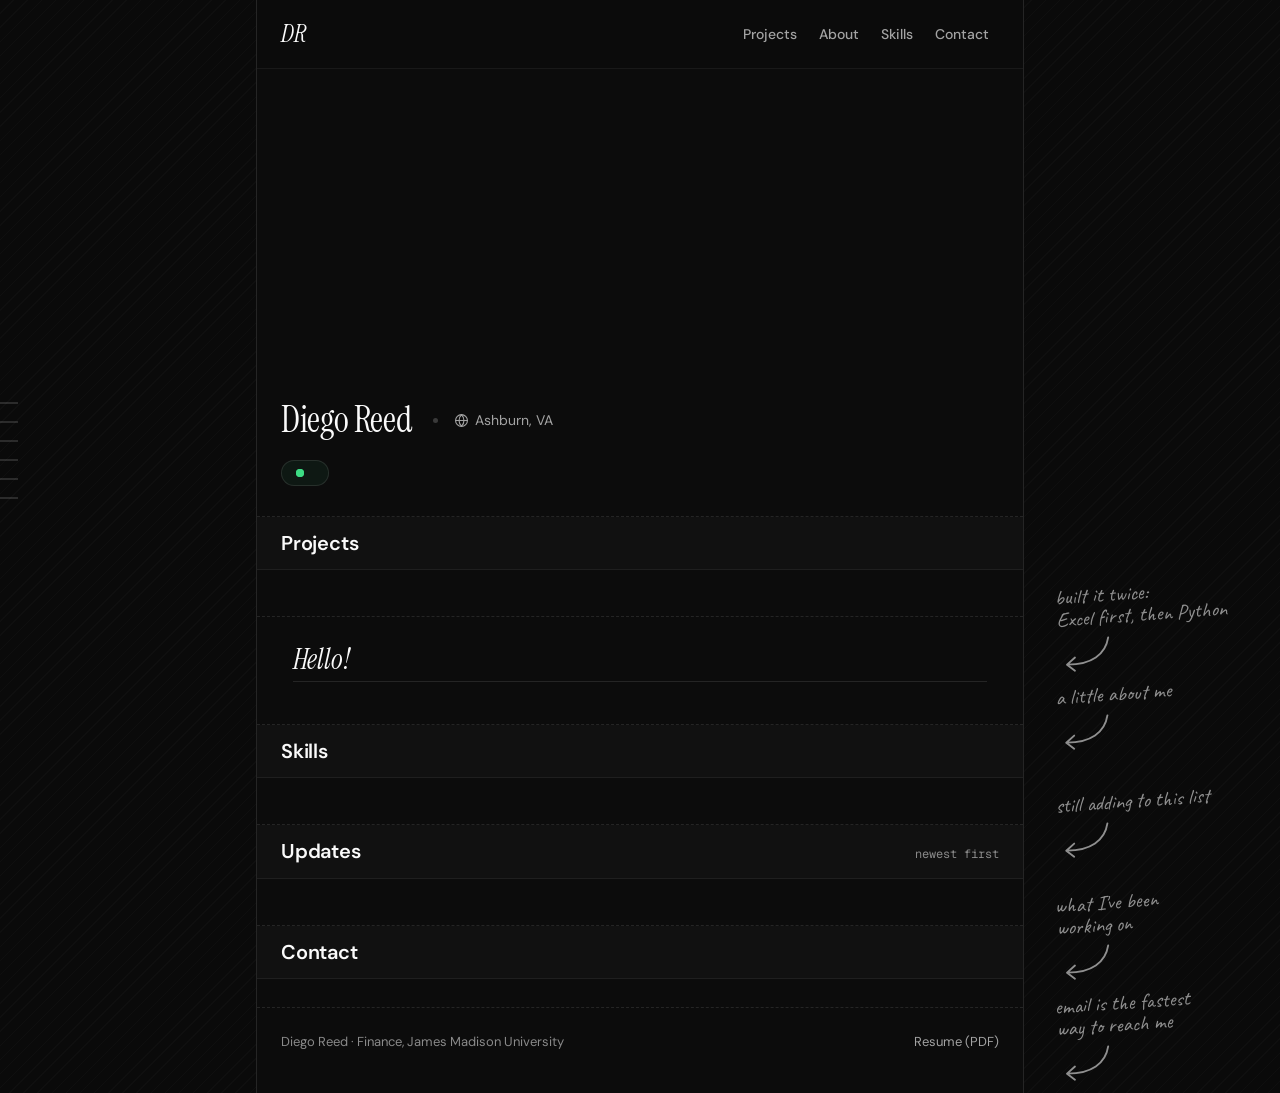
==== commit cbf311ef: "Rework homepage with interactive stickers and about section - Sticker cluster in the hero that tilts" ====
--- a/index.html
+++ b/index.html
@@ -4,13 +4,13 @@
 <meta charset="utf-8">
 <meta name="viewport" content="width=device-width, initial-scale=1">
 <title>Diego Reed · Finance, James Madison University</title>
-<meta name="description" content="Finance student at James Madison University. I build risk and capital models in Excel and Python. Looking for Summer 2027 internships.">
+<meta name="description" content="Finance student at James Madison University interested in financial modeling and data analytics. Looking for Summer 2027 internships.">
 <meta name="theme-color" content="#0a0a0a">
 
 <!-- Link previews (LinkedIn, iMessage, etc.). These must be absolute URLs. -->
 <meta property="og:type" content="website">
 <meta property="og:title" content="Diego Reed · Finance, James Madison University">
-<meta property="og:description" content="I build risk and capital models in Excel and Python. Looking for Summer 2027 internships in finance, FP&amp;A or analytics.">
+<meta property="og:description" content="Finance student interested in financial modeling and data analytics. Looking for Summer 2027 internships in finance, FP&amp;A or analytics.">
 <meta property="og:url" content="https://breachedbym1.github.io/">
 <meta property="og:image" content="https://breachedbym1.github.io/bankroll-risk-model/assets/poster.jpg">
 <meta property="og:image:width" content="1280">
@@ -21,7 +21,7 @@
 <link rel="icon" href="favicon.svg" type="image/svg+xml">
 <link rel="preconnect" href="https://fonts.googleapis.com">
 <link rel="preconnect" href="https://fonts.gstatic.com" crossorigin>
-<link href="https://fonts.googleapis.com/css2?family=DM+Sans:opsz,wght@9..40,400;9..40,500;9..40,600&family=Geist+Mono:wght@400;500&family=Instrument+Serif:ital@0;1&display=swap" rel="stylesheet">
+<link href="https://fonts.googleapis.com/css2?family=Caveat:wght@500&family=DM+Sans:opsz,wght@9..40,400;9..40,500;9..40,600&family=Geist+Mono:wght@400;500&family=Instrument+Serif:ital@0;1&display=swap" rel="stylesheet">
 <link rel="stylesheet" href="styles.css">
 <link rel="stylesheet" href="home.css">
 <script>document.documentElement.classList.add("js");</script>
@@ -32,8 +32,9 @@
 <nav class="ticks" aria-label="Sections">
   <a href="#top"><span></span><span>Intro</span></a>
   <a href="#projects"><span></span><span>Projects</span></a>
+  <a href="#about"><span></span><span>About</span></a>
+  <a href="#skills"><span></span><span>Skills</span></a>
   <a href="#updates"><span></span><span>Updates</span></a>
-  <a href="#skills"><span></span><span>Skills</span></a>
   <a href="#contact"><span></span><span>Contact</span></a>
 </nav>
 
@@ -42,7 +43,7 @@
     <a class="mark" href="#top" aria-label="Diego Reed, back to top">DR</a>
     <nav aria-label="Main">
       <a href="#projects">Projects</a>
-      <a href="#updates">Updates</a>
+      <a href="#about">About</a>
       <a href="#skills">Skills</a>
       <a href="#contact">Contact</a>
     </nav>
@@ -50,13 +51,22 @@
 
   <main id="main">
     <div class="hero" id="top">
-      <div class="hero-art" aria-hidden="true">
-        <svg id="paths" viewBox="0 0 720 220" preserveAspectRatio="none"></svg>
-        <span class="art-label mono">40 random paths · 5 bb/100 · σ 90 · $2,000 start</span>
-      </div>
+      <!-- Sticker cluster: filled in by main.js from stickers.js -->
+      <div class="composition" id="stickers"></div>
+
       <div class="inner hero-text">
-        <h1 class="name" data-field="name">Diego Reed</h1>
-        <p class="school mono" data-field="school">Finance · James Madison University</p>
+        <div class="profile sticker-host" id="avatar"></div>
+        <div class="name-row">
+          <h1 class="name" data-field="name">Diego Reed</h1>
+          <span class="name-mini" id="name-mini" aria-hidden="true"></span>
+          <span class="sep" aria-hidden="true"></span>
+          <span class="loc" tabindex="0" aria-describedby="loc-time">
+            <svg viewBox="0 0 24 24" width="15" height="15" fill="none" stroke="currentColor" stroke-width="1.8" stroke-linecap="round" stroke-linejoin="round" aria-hidden="true"><circle cx="12" cy="12" r="9.5"/><path d="M2.5 12h19M12 2.5c2.6 2.8 3.9 6 3.9 9.5S14.6 18.7 12 21.5M12 2.5C9.4 5.3 8.1 8.5 8.1 12s1.3 6.7 3.9 9.5"/></svg>
+            <span data-field="location">Ashburn, VA</span>
+            <span class="tip" role="tooltip" id="loc-time"></span>
+          </span>
+        </div>
+        <p class="tagline" data-field="tagline"></p>
         <p class="intro" data-field="intro"></p>
         <p class="looking"><span class="ping" aria-hidden="true"></span><span data-field="lookingFor"></span></p>
       </div>
@@ -64,24 +74,36 @@
 
     <section id="projects" aria-labelledby="projects-h">
       <div class="section-head"><h2 id="projects-h">Projects</h2><span class="hint" id="project-count"></span></div>
+      <p class="note" aria-hidden="true">built it twice:<br>Excel first, then Python<svg class="note-arrow" viewBox="0 0 60 40"><path d="M54 4C50 22 34 32 8 30M8 30l9-7M8 30l8 7"/></svg></p>
       <div class="inner" id="project-list"></div>
+    </section>
+
+    <section id="about" aria-labelledby="about-h">
+      <div class="greet-row inner">
+        <span class="greet-mini" id="greet-left" aria-hidden="true"></span>
+        <h2 class="greet" id="about-h">Hello!</h2>
+        <span class="greet-mini right" id="greet-right" aria-hidden="true"></span>
+      </div>
+      <p class="note" aria-hidden="true">a little about me<svg class="note-arrow" viewBox="0 0 60 40"><path d="M54 4C50 22 34 32 8 30M8 30l9-7M8 30l8 7"/></svg></p>
+      <div class="iso-wrap" id="iso" aria-hidden="true"></div>
+      <ul class="about inner" id="about-list"></ul>
+    </section>
+
+    <section id="skills" aria-labelledby="skills-h">
+      <div class="section-head"><h2 id="skills-h">Skills</h2></div>
+      <p class="note" aria-hidden="true">still adding to this list<svg class="note-arrow" viewBox="0 0 60 40"><path d="M54 4C50 22 34 32 8 30M8 30l9-7M8 30l8 7"/></svg></p>
+      <div id="skill-list"></div>
     </section>
 
     <section id="updates" aria-labelledby="updates-h">
       <div class="section-head"><h2 id="updates-h">Updates</h2><span class="hint">newest first</span></div>
-      <div class="inner">
-        <figure class="activity" id="activity" aria-label="Activity over the last 16 weeks"></figure>
-        <ol class="log" id="update-list"></ol>
-      </div>
-    </section>
-
-    <section id="skills" aria-labelledby="skills-h">
-      <div class="section-head"><h2 id="skills-h">Skills</h2></div>
-      <div id="skill-list"></div>
+      <p class="note" aria-hidden="true">what I've been<br>working on<svg class="note-arrow" viewBox="0 0 60 40"><path d="M54 4C50 22 34 32 8 30M8 30l9-7M8 30l8 7"/></svg></p>
+      <div class="inner" id="update-list"></div>
     </section>
 
     <section id="contact" aria-labelledby="contact-h">
       <div class="section-head"><h2 id="contact-h">Contact</h2></div>
+      <p class="note" aria-hidden="true">email is the fastest<br>way to reach me<svg class="note-arrow" viewBox="0 0 60 40"><path d="M54 4C50 22 34 32 8 30M8 30l9-7M8 30l8 7"/></svg></p>
       <ul class="links" id="link-list"></ul>
     </section>
 
@@ -97,11 +119,12 @@
 
   <footer class="site-footer">
     <span>Diego Reed · Finance, James Madison University</span>
-    <span id="last-updated"></span>
+    <a href="resume.pdf">Resume (PDF)</a>
   </footer>
 </div>
 
 <script src="data.js"></script>
+<script src="stickers.js"></script>
 <script src="main.js"></script>
 </body>
 </html>
--- a/home.css
+++ b/home.css
@@ -1,39 +1,106 @@
 /* Homepage-only styles */
 
-/* Hero */
-.hero { padding-bottom: 28px; }
-.hero-art {
-  position: relative; height: 200px; overflow: hidden;
-  border-bottom: 1px solid var(--line-soft);
-  background:
-    linear-gradient(to bottom, transparent 60%, var(--frame)),
-    radial-gradient(600px 200px at 50% 0%, rgba(84,162,255,0.08), transparent 70%);
-}
-.hero-art svg { position: absolute; inset: 0; width: 100%; height: 100%; }
-.hero-art::after {
-  content: ""; position: absolute; inset: auto 0 0 0; height: 70px;
-  background: linear-gradient(to bottom, transparent, var(--frame));
-  pointer-events: none;
-}
-.art-label {
-  position: absolute; right: var(--pad); top: 12px; z-index: 1;
-  font-size: 11px; color: var(--text-3);
-}
-#paths path { fill: none; stroke-linecap: round; stroke-linejoin: round; }
-#paths .p { stroke: rgba(255,255,255,0.13); stroke-width: 1; }
-#paths .p-up { stroke: var(--accent); stroke-width: 2; }
-#paths .p-down { stroke: var(--orange); stroke-width: 2; }
-#paths .start { stroke: rgba(255,255,255,0.25); stroke-dasharray: 3 5; stroke-width: 1; }
-.draw { stroke-dasharray: var(--len); stroke-dashoffset: var(--len); animation: draw 1.6s var(--ease) forwards; animation-delay: var(--d, 0s); }
-@keyframes draw { to { stroke-dashoffset: 0; } }
-
-.hero-text { margin-top: -18px; position: relative; }
-.name {
-  font-family: var(--serif); font-weight: 400; font-style: italic;
-  font-size: clamp(40px, 9vw, 56px); letter-spacing: -0.01em; line-height: 1.05;
-}
-.school { font-size: 13px; color: var(--text-2); margin: 8px 0 16px; }
-.intro { font-size: 17px; color: var(--text-2); max-width: 36em; }
+:root { --spring: cubic-bezier(0.34, 1.56, 0.64, 1); --hand: "Caveat", "Comic Sans MS", cursive; }
+
+/* ---------- Sticker cluster ---------- */
+.hero { padding: 26px 0 30px; }
+.composition {
+  position: relative; isolation: isolate;
+  height: 190px; margin: 0 var(--pad);
+}
+@media (min-width: 640px) { .composition { height: auto; aspect-ratio: 3 / 1; } }
+
+.sticker { position: absolute; perspective: 650px; }
+.sticker:hover, .sticker:focus-within { z-index: 10; }
+.sticker > button {
+  all: unset; display: block; width: 100%; height: 100%; cursor: pointer; border-radius: 10px;
+  -webkit-tap-highlight-color: transparent; touch-action: pan-y;
+}
+.sticker > button:focus-visible { outline: 2px solid var(--accent); outline-offset: 4px; }
+.sticker .body {
+  width: 100%; height: 100%;
+  transform: rotateX(var(--rx, 0deg)) rotateY(var(--ry, 0deg)) scale(var(--s, 1));
+  transition: transform 0.5s var(--spring), filter 0.3s var(--ease);
+  transform-style: preserve-3d;
+  filter: drop-shadow(0 6px 8px rgba(0,0,0,0.55));
+}
+.sticker.hovering .body { transition: transform 0.12s linear, filter 0.3s var(--ease); filter: drop-shadow(0 14px 18px rgba(0,0,0,0.6)); }
+.sticker .art { width: 100%; height: 100%; display: block; overflow: visible; }
+
+/* resting pose + entrance */
+.sticker { transform: translateY(0) rotate(var(--rot)) scale(1); transition: transform 0.9s var(--spring), opacity 0.5s var(--ease); }
+.js .sticker.pre { opacity: 0; transform: translateY(24px) rotate(calc(var(--rot) - 6deg)) scale(0.9); }
+
+/* layout (mobile first) */
+.st-sheet { width: 40%; top: 0; left: -2%; --rot: -7deg; }
+.st-dash  { width: 64%; top: 34%; left: 18%; --rot: 3deg; }
+.st-calc  { width: 19%; top: -2%; right: 8%; --rot: 9deg; }
+.st-coffee{ width: 25%; bottom: -4%; right: -2%; --rot: -6deg; }
+.st-chip  { width: 13%; top: 2%; left: 43%; --rot: 14deg; }
+@media (min-width: 640px) {
+  .st-sheet { width: 31%; top: 2%; left: 0; }
+  .st-dash  { width: 55%; top: 30%; left: 24%; }
+  .st-calc  { width: 15%; top: 0; right: 9%; }
+  .st-coffee{ width: 21%; bottom: 0; right: 0; }
+  .st-chip  { width: 10%; top: 4%; left: 37%; }
+}
+
+/* click animations */
+.play .cell-bar { animation: fill 0.5s var(--ease) both; animation-delay: calc(var(--i) * 0.025s); transform-box: fill-box; transform-origin: right center; }
+@keyframes fill { from { transform: scaleX(0); } to { transform: scaleX(1); } }
+.play .sel { animation: blink 0.25s steps(1) 4; }
+@keyframes blink { 50% { opacity: 0; } }
+
+.play .candle { animation: grow 0.55s var(--spring) both; animation-delay: calc(var(--i) * 0.04s); transform-box: fill-box; transform-origin: center bottom; }
+@keyframes grow { from { transform: scaleY(0); opacity: 0; } to { transform: scaleY(1); opacity: 1; } }
+.art-dash .ma { stroke-dasharray: 1; stroke-dashoffset: 0; }
+.play .ma { animation: draw 1s var(--ease) 0.3s both; }
+@keyframes draw { from { stroke-dashoffset: 1; } to { stroke-dashoffset: 0; } }
+.play .kpi { animation: fill 0.6s var(--ease) both; animation-delay: 0.4s; transform-origin: left center; }
+
+.art-calc .key { transition: transform 0.08s; transform-box: fill-box; transform-origin: center; }
+.art-calc .key.down { transform: translateY(1.5px) scale(0.92); fill: #ffd76a; }
+
+.art-coffee .steam path { stroke-dasharray: 40; stroke-dashoffset: 40; }
+.sticker.hovering .art-coffee .steam, .play .art-coffee .steam { opacity: 0.85; transition: opacity 0.3s; }
+.sticker.hovering .art-coffee .steam path, .play .art-coffee .steam path { animation: steam 1.6s ease-in-out infinite; }
+.art-coffee .steam path:nth-child(2) { animation-delay: 0.3s !important; }
+.art-coffee .steam path:nth-child(3) { animation-delay: 0.6s !important; }
+@keyframes steam { 0% { stroke-dashoffset: 40; opacity: 0; } 40% { opacity: 1; } 100% { stroke-dashoffset: -40; opacity: 0; } }
+
+.play .art-chip { animation: flip 0.9s var(--spring); }
+@keyframes flip { from { transform: rotateY(0); } to { transform: rotateY(360deg); } }
+.play .art-avatar { animation: wobble 0.6s var(--spring); }
+@keyframes wobble { 0% { transform: rotate(0); } 30% { transform: rotate(-12deg) scale(1.08); } 60% { transform: rotate(8deg); } 100% { transform: rotate(0); } }
+
+/* ---------- Hero text ---------- */
+.profile { position: relative; width: 72px; height: 72px; margin: -8px 0 12px; perspective: 650px; --rot: -4deg; }
+@media (min-width: 640px) { .profile { width: 84px; height: 84px; margin-top: -30px; } }
+.profile > button { all: unset; display: block; width: 100%; height: 100%; cursor: pointer; border-radius: 50%; }
+.profile > button:focus-visible { outline: 2px solid var(--accent); outline-offset: 4px; }
+
+.name-row { display: flex; align-items: center; flex-wrap: wrap; gap: 6px 10px; }
+.name { font-family: var(--serif); font-weight: 400; font-size: clamp(30px, 6vw, 36px); line-height: 1.1; letter-spacing: -0.01em; }
+.name-mini .mini { width: 26px; height: 26px; transform: rotate(-8deg); transition: transform 0.4s var(--spring); }
+.name-row:hover .name-mini .mini { transform: rotate(8deg) scale(1.15); }
+.sep { width: 5px; height: 5px; border-radius: 50%; background: #3a3a3a; margin: 0 2px; }
+.loc {
+  position: relative; display: inline-flex; align-items: center; gap: 6px;
+  font-size: 14px; color: var(--text-2); cursor: default; border-radius: 6px; padding: 2px 4px;
+}
+.loc:hover, .loc:focus-visible { color: var(--text); }
+.tip {
+  position: absolute; left: 50%; bottom: calc(100% + 8px); transform: translate(-50%, 4px);
+  white-space: nowrap; pointer-events: none; opacity: 0;
+  font-family: var(--mono); font-size: 12px; color: var(--bg); background: var(--text);
+  padding: 4px 8px; border-radius: 6px;
+  transition: opacity var(--fast) var(--ease), transform var(--fast) var(--ease);
+}
+.tip::after { content: ""; position: absolute; left: 50%; top: 100%; transform: translateX(-50%); border: 5px solid transparent; border-top-color: var(--text); }
+.loc:hover .tip, .loc:focus-visible .tip { opacity: 1; transform: translate(-50%, 0); }
+
+.tagline { font-size: 18px; font-weight: 600; margin: 14px 0 6px; }
+.intro { font-size: 15.5px; color: var(--text-2); max-width: 40em; }
 .looking {
   display: inline-flex; align-items: center; gap: 10px;
   font-size: 14px; font-weight: 500; color: var(--text);
@@ -47,21 +114,36 @@
 }
 @keyframes ping { 75%, 100% { transform: scale(2.4); opacity: 0; } }
 
-/* Projects */
+/* ---------- Handwritten margin notes (wide screens only) ---------- */
+section { position: relative; }
+.note {
+  display: none; position: absolute; left: calc(100% + 34px); top: 64px; width: 170px; margin: 0;
+  font-family: var(--hand); font-size: 21px; line-height: 1.05; color: #8f8f8f; transform: rotate(-4deg);
+}
+.note-arrow { display: block; width: 56px; height: 38px; margin-top: 6px; fill: none; stroke: #8f8f8f; stroke-width: 2; stroke-linecap: round; stroke-linejoin: round; }
+@media (min-width: 1180px) { .note { display: block; } }
+
+/* ---------- Projects ---------- */
 .year { display: flex; align-items: center; gap: 10px; margin: 4px 0 12px; }
-.year span { font-family: var(--serif); font-style: italic; font-size: 20px; color: var(--text-2); }
+.year .mini { width: 28px; height: 28px; transform: rotate(-6deg); }
+.year span { font-family: var(--serif); font-style: italic; font-size: 18px; color: var(--text-2); background: rgba(255,255,255,0.04); border: 1px solid var(--line-soft); padding: 0 8px; border-radius: 5px; }
 .year::after { content: ""; flex: 1; height: 1px; background: var(--line-soft); }
 
 .project {
   display: grid; grid-template-columns: 220px 1fr; gap: 18px;
   padding: 14px; margin-bottom: 14px;
   border: 1px solid var(--line); border-radius: 12px; background: var(--card);
-  transition: border-color var(--base) var(--ease), background var(--base) var(--ease), transform var(--base) var(--ease);
-}
-.project:hover { border-color: rgba(255,255,255,0.2); background: var(--card-hover); transform: translateY(-2px); }
-.thumb { display: block; border-radius: 8px; overflow: hidden; border: 1px solid var(--line-soft); aspect-ratio: 16 / 9; background: #000; }
-.thumb img { width: 100%; height: 100%; object-fit: cover; transition: transform 0.5s var(--ease); }
-.project:hover .thumb img { transform: scale(1.03); }
+  transition: border-color var(--base) var(--ease), background var(--base) var(--ease);
+}
+.project:hover { border-color: rgba(255,255,255,0.2); background: var(--card-hover); }
+.thumb-wrap { perspective: 800px; }
+.thumb {
+  display: block; border-radius: 8px; overflow: hidden; border: 1px solid var(--line-soft); aspect-ratio: 16 / 9; background: #000;
+  transform: rotateX(var(--rx, 0deg)) rotateY(var(--ry, 0deg)) scale(var(--s, 1));
+  transition: transform 0.5s var(--spring), box-shadow 0.3s var(--ease);
+}
+.thumb-wrap.hovering .thumb { transition: transform 0.12s linear, box-shadow 0.3s var(--ease); box-shadow: 0 16px 30px rgba(0,0,0,0.5); }
+.thumb img { width: 100%; height: 100%; object-fit: cover; }
 .project-top { display: flex; align-items: center; gap: 10px; flex-wrap: wrap; margin-bottom: 6px; }
 .project h3 { font-size: 17px; font-weight: 600; }
 .project h3 a:hover { color: var(--accent); }
@@ -73,61 +155,98 @@
   display: inline-flex; align-items: center; gap: 6px; min-height: 40px;
   font-size: 14px; font-weight: 500; padding: 8px 14px; border-radius: 8px;
   border: 1px solid var(--line); color: var(--text);
-  transition: background var(--fast) var(--ease), border-color var(--fast) var(--ease);
+  transition: background var(--fast) var(--ease), border-color var(--fast) var(--ease), transform var(--fast) var(--ease);
 }
 .btn:hover { background: rgba(255,255,255,0.06); border-color: rgba(255,255,255,0.2); }
+.btn:active { transform: scale(0.97); }
 .btn.primary { background: var(--text); color: var(--bg); border-color: var(--text); }
 .btn.primary:hover { background: #dcdcdc; }
 
-/* Updates */
-.activity { margin: 0 0 20px; }
-.grid { display: grid; grid-auto-flow: column; grid-template-rows: repeat(7, 11px); gap: 3px; justify-content: start; overflow-x: auto; padding-bottom: 2px; }
-.grid i { width: 11px; height: 11px; border-radius: 2px; background: #1f1f1f; }
-.grid i.l1 { background: #21436c; }
-.grid i.l2 { background: #1a5fac; }
-.grid i.l3 { background: #54a2ff; }
-.grid i.future { background: transparent; }
-.activity figcaption { font-family: var(--mono); font-size: 12px; color: var(--text-3); margin-top: 8px; }
-
-.log { list-style: none; margin: 0; padding: 0; position: relative; }
-.log::before { content: ""; position: absolute; left: 5px; top: 8px; bottom: 8px; width: 1px; background: var(--line); }
-.log li { position: relative; display: grid; grid-template-columns: 116px 1fr; gap: 12px; padding: 0 0 16px 24px; }
+/* ---------- About / greeting ---------- */
+#about { padding-top: 26px; }
+.greet-row { display: flex; align-items: flex-end; justify-content: space-between; gap: 12px; margin-bottom: 14px; }
+.greet-mini .mini { width: 46px; height: 46px; transition: transform 0.45s var(--spring); }
+.greet-mini:first-child .mini { transform: rotate(-10deg); }
+.greet-mini.right .mini { transform: rotate(12deg); }
+.greet-row:hover .greet-mini .mini { transform: rotate(0) scale(1.12); }
+.greet {
+  flex: 1; font-family: var(--serif); font-style: italic; font-weight: 400; font-size: 28px;
+  border-bottom: 1px solid var(--line); padding-bottom: 4px;
+}
+.about { list-style: none; margin: 0; display: grid; gap: 14px; }
+.about li { position: relative; padding-left: 18px; font-size: 15.5px; color: var(--text-2); line-height: 1.75; }
+.about li::before { content: ""; position: absolute; left: 2px; top: 0.72em; width: 5px; height: 5px; border-radius: 50%; background: var(--text-2); }
+.about b { color: var(--text); font-weight: 500; }
+.about .mini { display: inline-block; vertical-align: -7px; width: 26px; height: 26px; margin: 0 4px; transition: transform 0.4s var(--spring); }
+.about li:nth-child(odd) .mini { transform: rotate(-6deg); }
+.about li:nth-child(even) .mini { transform: rotate(7deg); }
+.about li:hover .mini { transform: rotate(0) scale(1.25) translateY(-2px); }
+
+.iso-wrap { display: none; position: absolute; left: calc(100% + 40px); top: 150px; width: 150px; cursor: pointer; }
+.iso-wrap .art { width: 100%; height: auto; overflow: visible; filter: drop-shadow(0 10px 14px rgba(0,0,0,0.6)); }
+.iso-bar { transition: transform 0.5s var(--spring); }
+.iso-wrap:hover .iso-bar { transform: translateY(-8px); }
+.iso-wrap:hover .iso-bar:nth-of-type(2) { transition-delay: 0.05s; }
+.iso-wrap:hover .iso-bar:nth-of-type(3) { transform: translateY(-14px); transition-delay: 0.1s; }
+@media (min-width: 1180px) { .iso-wrap { display: block; } }
+
+/* ---------- Updates ---------- */
+.month { display: flex; align-items: center; gap: 10px; margin: 2px 0 12px; }
+.month span { font-family: var(--serif); font-style: italic; font-size: 18px; color: var(--text-2); }
+.month::after { content: ""; flex: 1; height: 1px; background: var(--line-soft); }
+.log { list-style: none; margin: 0 0 18px; padding: 0; position: relative; }
+.log::before { content: ""; position: absolute; left: 5px; top: 10px; bottom: 10px; width: 1px; background: var(--line); }
+.log li { position: relative; padding: 0 0 14px 26px; }
 .log li::before {
   content: ""; position: absolute; left: 1px; top: 8px; width: 9px; height: 9px; border-radius: 50%;
   background: var(--frame); border: 1px solid var(--text-3);
 }
 .log li:first-child::before { background: var(--accent); border-color: var(--accent); box-shadow: 0 0 0 4px var(--accent-soft); }
-.log time { font-family: var(--mono); font-size: 13px; color: var(--text-3); padding-top: 1px; }
 .log .what { font-size: 15px; }
 .log .tag { display: block; font-family: var(--mono); font-size: 12px; color: var(--text-3); margin-top: 2px; }
 
-/* Skills */
-.skill-row { display: grid; grid-template-columns: 200px 1fr; gap: 12px; align-items: start; padding: 12px var(--pad); border-bottom: 1px dashed var(--line-soft); }
+/* ---------- Skills ---------- */
+.skill-row { display: grid; grid-template-columns: 170px 1fr; gap: 12px; align-items: start; padding: 12px var(--pad); border-bottom: 1px dashed var(--line-soft); }
 .skill-row:last-child { border-bottom: 0; }
 .skill-row .label { font-family: var(--mono); font-size: 13px; color: var(--text-2); padding-top: 4px; }
 .skill-row .label b { color: var(--text-3); font-weight: 400; margin-right: 6px; }
-
-/* Contact links */
+.skill-row .chip { transition: border-color var(--fast) var(--ease), color var(--fast) var(--ease), transform var(--fast) var(--ease); }
+.skill-row .chip:hover { border-color: rgba(255,255,255,0.25); color: var(--text); transform: translateY(-1px); }
+
+/* ---------- Contact ---------- */
 .links { list-style: none; margin: -18px 0 0; padding: 0; display: grid; grid-template-columns: 1fr 1fr; }
-.links li { border-bottom: 1px solid var(--line-soft); }
+.links li { position: relative; border-bottom: 1px solid var(--line-soft); }
 .links li:nth-child(odd) { border-right: 1px solid var(--line-soft); }
 .links a {
   display: flex; align-items: center; gap: 14px; padding: 16px var(--pad); min-height: 64px;
   transition: background var(--fast) var(--ease);
 }
 .links a:hover { background: rgba(255,255,255,0.03); }
-.links .ico { width: 20px; height: 20px; color: var(--text-2); flex: none; }
+.links .ico { width: 20px; height: 20px; color: var(--text-2); flex: none; transition: transform var(--base) var(--spring), color var(--fast); }
+.links a:hover .ico { transform: scale(1.15) rotate(-6deg); color: var(--text); }
 .links .txt { flex: 1; min-width: 0; }
 .links .txt b { display: block; font-size: 15px; font-weight: 500; }
 .links .txt span { display: block; font-family: var(--mono); font-size: 12px; color: var(--text-3); overflow: hidden; text-overflow: ellipsis; white-space: nowrap; }
 .links .arrow { color: var(--text-3); }
+.links li.has-copy a { padding-right: 64px; }
+.copy {
+  position: absolute; right: calc(var(--pad) - 6px); top: 50%; transform: translateY(-50%);
+  width: 40px; height: 40px; display: grid; place-items: center;
+  border: 0; background: transparent; color: var(--text-3); border-radius: 8px; cursor: pointer;
+  transition: background var(--fast) var(--ease), color var(--fast) var(--ease);
+}
+.copy:hover, .copy:focus-visible { background: rgba(255,255,255,0.06); color: var(--text); }
+.copy .tip { bottom: calc(100% + 4px); }
+.copy:hover .tip, .copy:focus-visible .tip, .copy.copied .tip { opacity: 1; transform: translate(-50%, 0); }
 
 @media (max-width: 640px) {
-  .hero-art { height: 160px; }
-  .art-label { display: none; }
   .project { grid-template-columns: 1fr; }
   .skill-row { grid-template-columns: 1fr; gap: 8px; }
   .links { grid-template-columns: 1fr; }
   .links li:nth-child(odd) { border-right: 0; }
-  .log li { grid-template-columns: 1fr; gap: 2px; }
-}
+}
+
+@media (prefers-reduced-motion: reduce) {
+  .sticker, .js .sticker.pre { transform: rotate(var(--rot)) !important; opacity: 1 !important; }
+  .sticker .body, .thumb { transform: none !important; }
+}
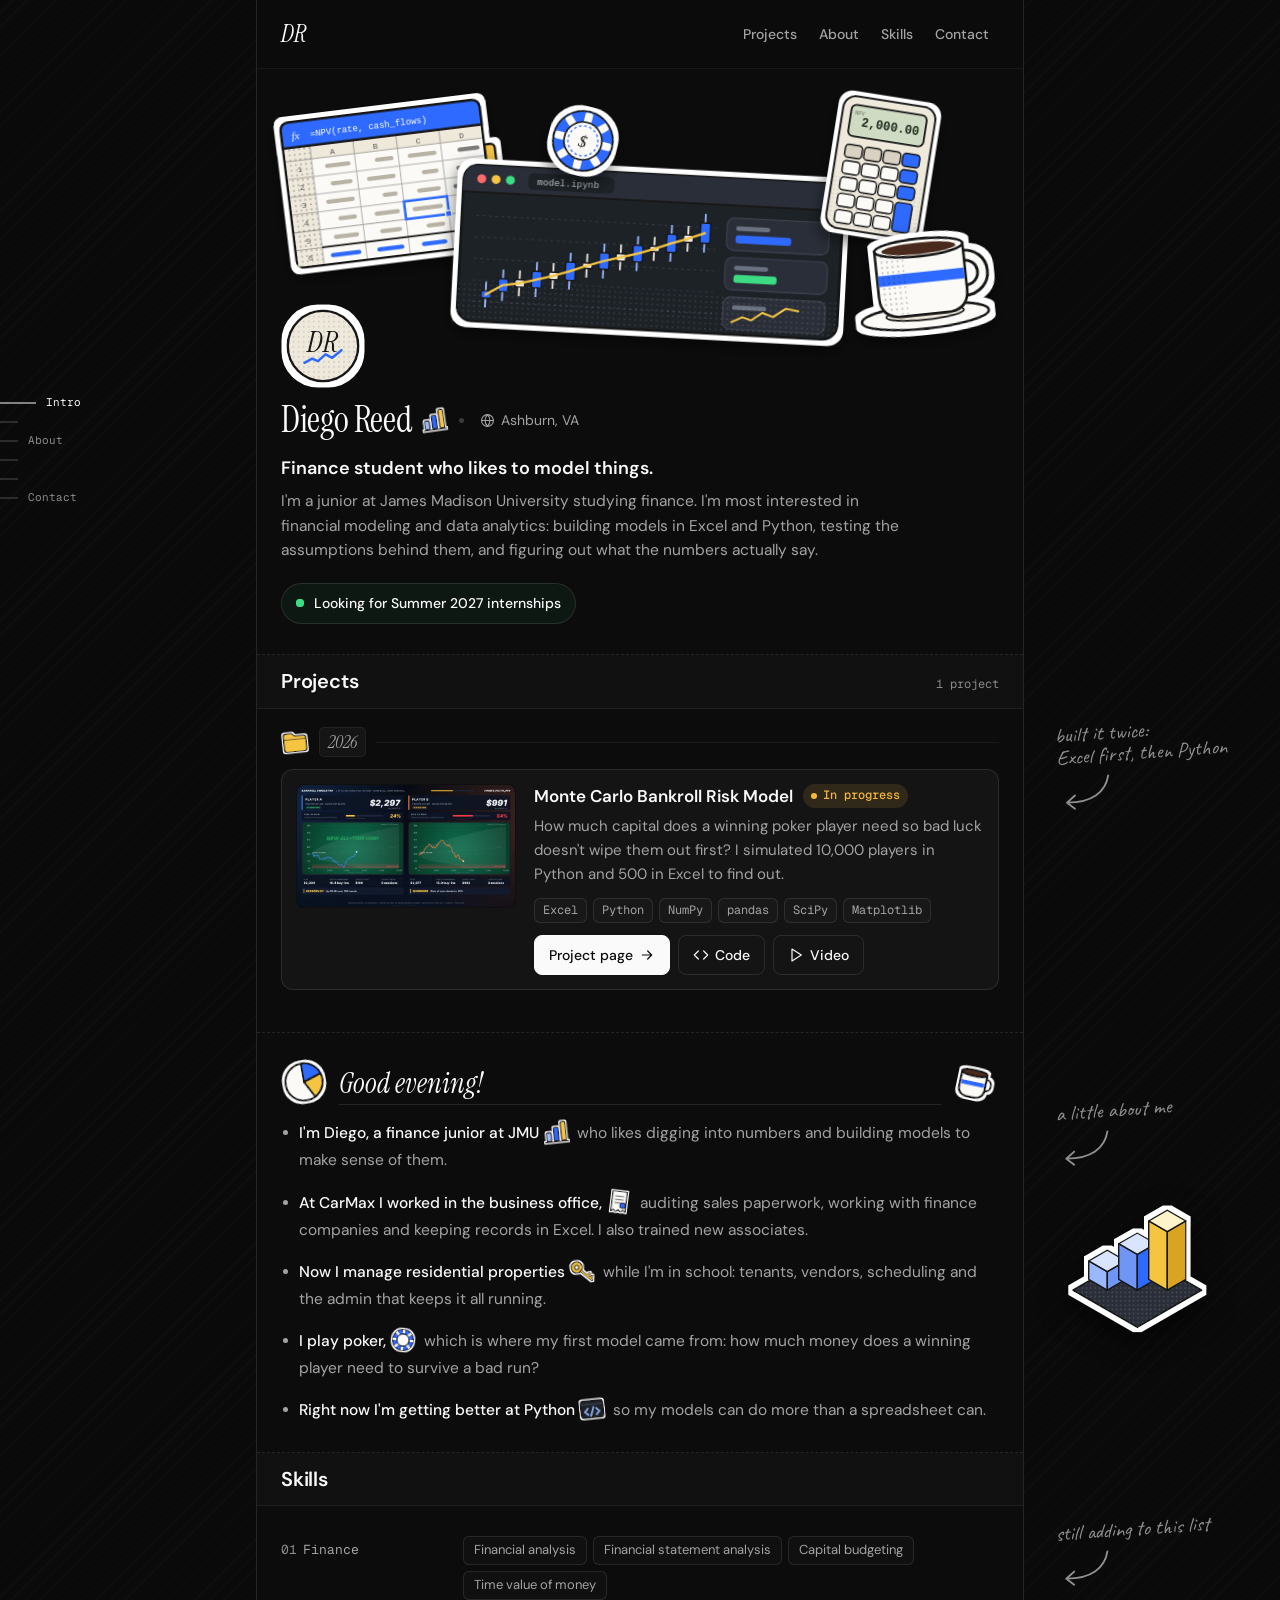
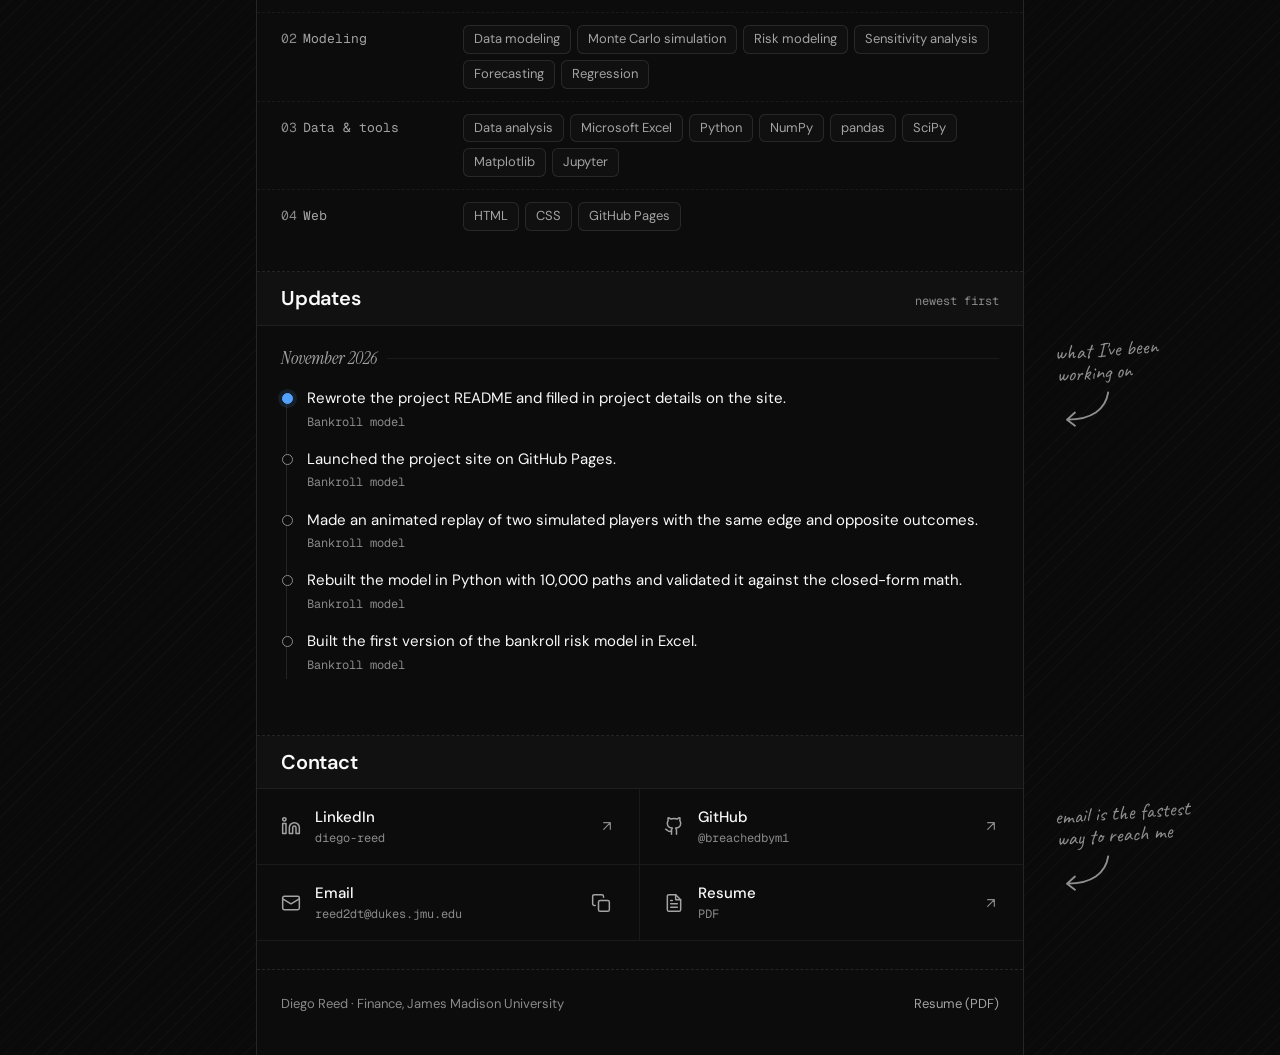
==== commit 0278d975: "Drop specific internship titles from the looking-for line Co-Authored-By: Claude Opus 5.5 <noreply@a" ====
--- a/index.html
+++ b/index.html
@@ -10,7 +10,7 @@
 <!-- Link previews (LinkedIn, iMessage, etc.). These must be absolute URLs. -->
 <meta property="og:type" content="website">
 <meta property="og:title" content="Diego Reed · Finance, James Madison University">
-<meta property="og:description" content="Finance student interested in financial modeling and data analytics. Looking for Summer 2027 internships in finance, FP&amp;A or analytics.">
+<meta property="og:description" content="Finance student interested in financial modeling and data analytics. Looking for Summer 2027 internships.">
 <meta property="og:url" content="https://breachedbym1.github.io/">
 <meta property="og:image" content="https://breachedbym1.github.io/bankroll-risk-model/assets/poster.jpg">
 <meta property="og:image:width" content="1280">
